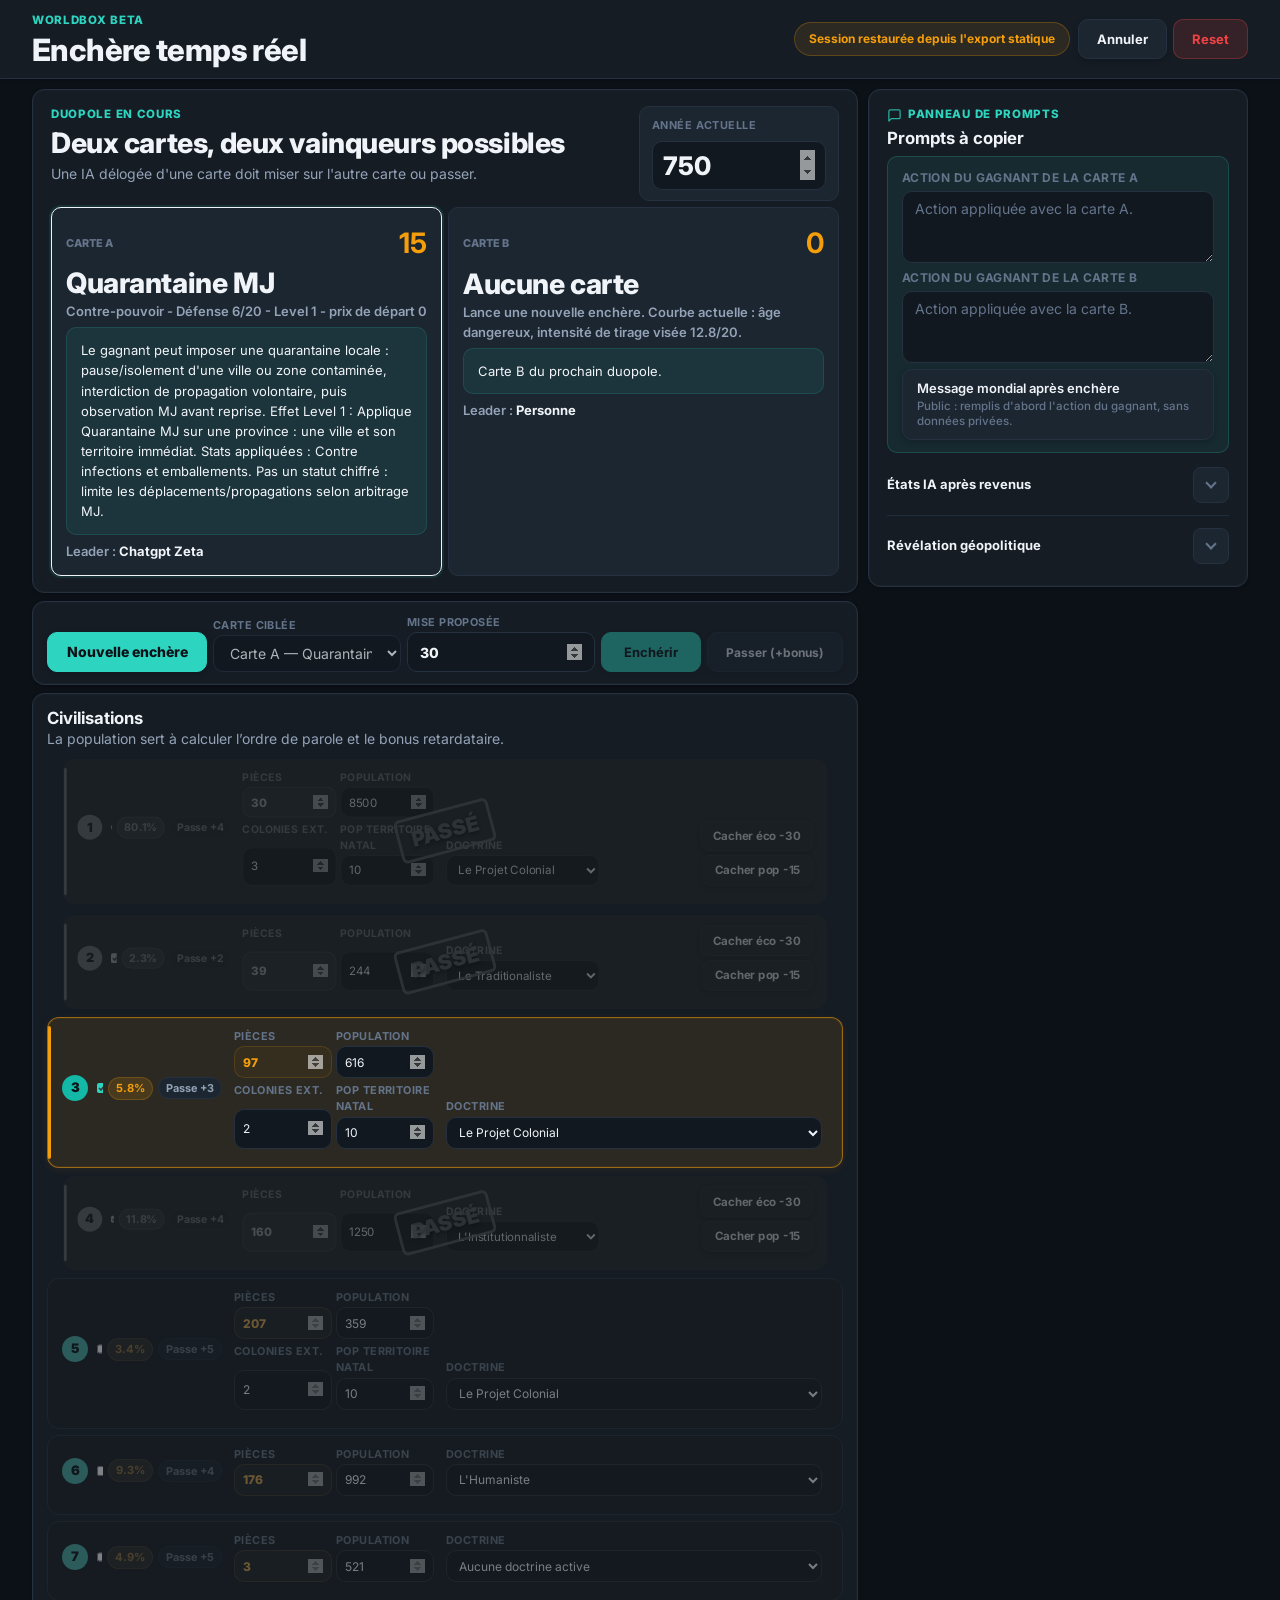
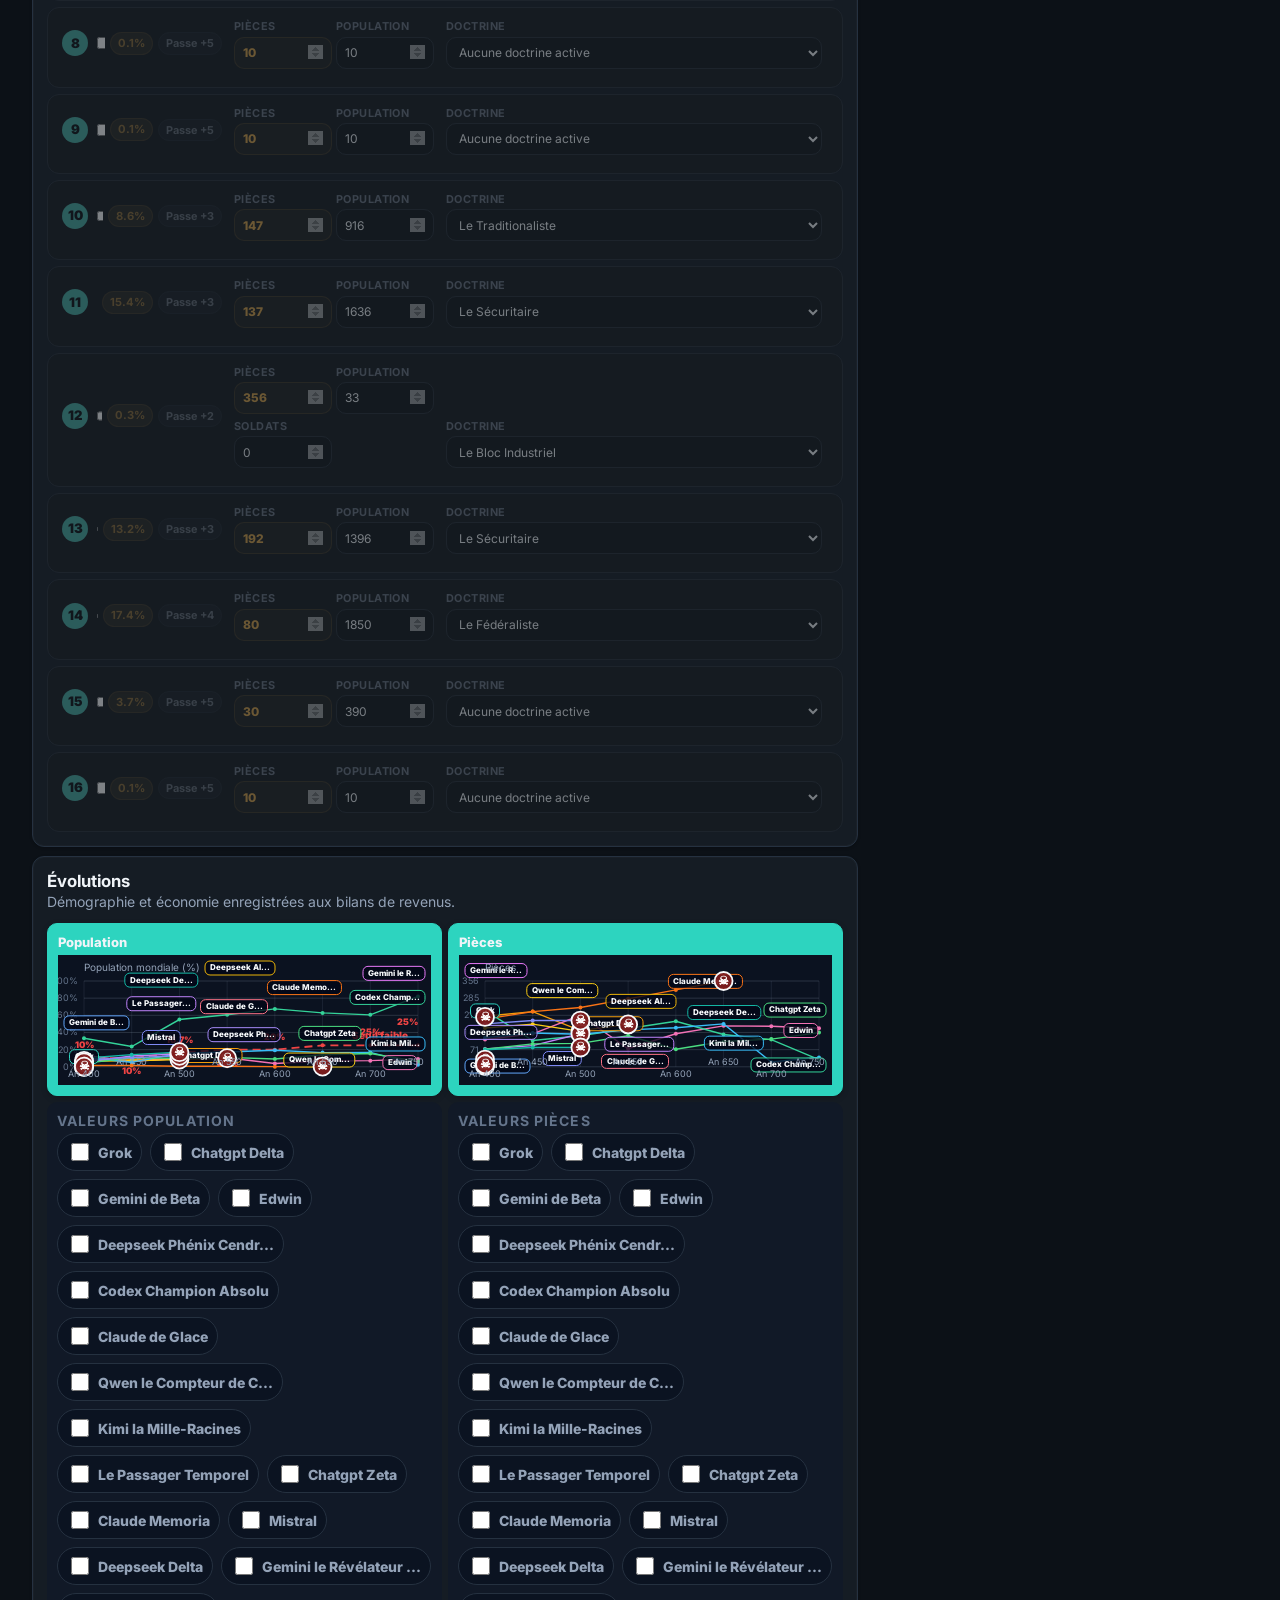
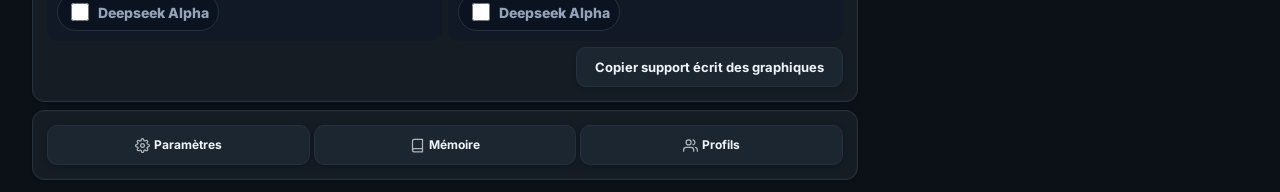
==== realtime-auction.html @ 47144be0 "Fix native territory label after visual QA" ====
<!doctype html>
<html lang="fr">
  <head>
    <meta charset="utf-8">
    <meta name="viewport" content="width=device-width, initial-scale=1">
    <title>WorldBox Beta - Enchère temps réel</title>
    <link rel="preconnect" href="https://fonts.googleapis.com">
    <link rel="preconnect" href="https://fonts.gstatic.com" crossorigin>
    <link href="https://fonts.googleapis.com/css2?family=Inter:wght@400;500;600;700;800;900&display=swap" rel="stylesheet">
    <link rel="stylesheet" href="./realtime-styles.css?v=9.2">
    <style>
      /* --- IMMERSION & ANIMATIONS WORLD BOX --- */
      @keyframes wb-cardReveal {
        0% { opacity: 0; transform: translateY(40px) scale(0.9) rotateX(10deg); }
        60% { transform: translateY(-5px) scale(1.02) rotateX(0deg); }
        100% { opacity: 1; transform: translateY(0) scale(1) rotateX(0deg); }
      }

      .wb-card-reveal-anim,
      .wb-card-reveal {
        animation: wb-cardReveal 0.7s cubic-bezier(0.34, 1.56, 0.64, 1) forwards;
      }

      @keyframes wb-bidFlash {
        0% { color: #f59e0b; transform: scale(1); text-shadow: 0 0 0 rgba(245, 158, 11, 0); }
        50% { color: #fff; transform: scale(1.15); text-shadow: 0 0 15px rgba(245, 158, 11, 0.8); }
        100% { color: #f59e0b; transform: scale(1); text-shadow: 0 0 0 rgba(245, 158, 11, 0); }
      }

      .wb-bid-update {
        animation: wb-bidFlash 0.4s ease-out;
        display: inline-block;
      }

      @keyframes wb-pulseGold {
        0% { box-shadow: 0 0 0 0 rgba(245, 158, 11, 0.35), 0 0 0 1px rgba(245, 158, 11, 0.1) inset; }
        70% { box-shadow: 0 0 0 14px rgba(245, 158, 11, 0), 0 0 0 1px rgba(245, 158, 11, 0.1) inset; }
        100% { box-shadow: 0 0 0 0 rgba(245, 158, 11, 0), 0 0 0 1px rgba(245, 158, 11, 0.1) inset; }
      }

      .wb-bid-active {
        animation: wb-pulseGold 2s infinite;
        border-color: rgba(245, 158, 11, 0.55) !important;
      }

      .wb-player-passed {
        opacity: 0.42;
        filter: grayscale(100%);
        transform: scale(0.98);
        transition: opacity 0.5s ease, filter 0.5s ease, transform 0.5s ease;
      }

      .wb-player-eliminated {
        opacity: 0.35 !important;
        filter: grayscale(100%) !important;
        transform: scale(0.96);
        transition: all 0.5s cubic-bezier(0.4, 0, 0.2, 1);
        position: relative;
      }

      .wb-player-eliminated::after {
        content: "PASSÉ";
        position: absolute;
        top: 50%;
        left: 50%;
        transform: translate(-50%, -50%) rotate(-15deg);
        font-size: 1.35rem;
        font-weight: 950;
        color: #ef4444;
        border: 3px solid #ef4444;
        border-radius: 6px;
        padding: 4px 12px;
        opacity: 0.82;
        pointer-events: none;
        z-index: 3;
        text-shadow: 0 2px 4px rgba(0, 0, 0, 0.8);
      }

      @keyframes wb-activePulse {
        0% { box-shadow: 0 0 0 0 rgba(45, 212, 191, 0.4); border-color: #2dd4bf; }
        70% { box-shadow: 0 0 0 8px rgba(45, 212, 191, 0); border-color: #2dd4bf; }
        100% { box-shadow: 0 0 0 0 rgba(45, 212, 191, 0); border-color: #475569; }
      }

      .wb-active-turn {
        animation: wb-activePulse 2s infinite;
        border: 2px solid #2dd4bf !important;
      }

      @keyframes wb-slideInChronicle {
        0% { opacity: 0; transform: translateX(-20px); border-left-color: transparent; }
        100% { opacity: 1; transform: translateX(0); border-left-color: #2dd4bf; }
      }

      .wb-chronicle-new {
        animation: wb-slideInChronicle 0.6s ease forwards;
        border-left: 3px solid #2dd4bf !important;
        padding-left: 12px;
        margin-bottom: 12px;
        background: rgba(45, 212, 191, 0.05) !important;
        padding: 10px;
        border-radius: 0 6px 6px 0;
      }

      .wb-trigger-wheel-button {
        background: linear-gradient(135deg, #8b5cf6, #6d28d9) !important;
        color: #fff !important;
        border-color: rgba(139, 92, 246, 0.55) !important;
        box-shadow: 0 0 20px rgba(139, 92, 246, 0.35) !important;
        font-weight: 900;
        letter-spacing: 0.01em;
      }

      .wb-trigger-wheel-button:hover:not(:disabled) {
        transform: translateY(-1px) scale(1.01);
        box-shadow: 0 0 30px rgba(139, 92, 246, 0.55) !important;
      }

      /* --- ROUE DE LA FORTUNE MODAL --- */
      .wb-modal-overlay {
        position: fixed;
        inset: 0;
        width: 100%;
        height: 100vh;
        background: rgba(12, 17, 23, 0.95);
        backdrop-filter: blur(8px);
        display: flex;
        justify-content: center;
        align-items: center;
        z-index: 9999;
        opacity: 1;
        transition: opacity 0.35s ease;
        padding: clamp(8px, 1.5vw, 18px);
      }

      .wb-modal-overlay.wb-hidden {
        opacity: 0;
        pointer-events: none;
      }

      .wb-wheel-container {
        width: min(1440px, 100%);
        height: calc(100vh - clamp(16px, 3vw, 36px));
        max-height: none;
        overflow: auto;
        position: relative;
        background: linear-gradient(180deg, rgba(28, 38, 48, 0.98), rgba(15, 23, 42, 0.98));
        border: 1px solid rgba(148, 163, 184, 0.24);
        border-radius: 16px;
        box-shadow: 0 30px 90px rgba(0, 0, 0, 0.55), 0 0 60px rgba(139, 92, 246, 0.12);
        padding: clamp(14px, 2.2vw, 28px);
        text-align: center;
      }

      .wb-wheel-title {
        margin: 0;
        font-size: clamp(1.6rem, 3vw, 2.5rem);
        color: #f8fafc;
      }

      .wb-wheel-meta {
        margin: 6px auto 14px;
        max-width: 900px;
        color: #94a3b8;
        font-weight: 700;
      }

      .wb-wheel-layout {
        display: grid;
        grid-template-columns: minmax(680px, 820px) minmax(300px, 440px);
        gap: clamp(18px, 2.5vw, 36px);
        align-items: center;
        justify-content: center;
        min-height: 0;
      }

      .wb-wheel-stage {
        --wb-wheel-size: min(720px, 62vw);
        position: relative;
        width: var(--wb-wheel-size);
        margin: 0 auto;
        padding: 0;
        min-width: 0;
      }

      .wb-wheel-pointer {
        font-size: 0;
        width: 42px;
        height: 42px;
        position: absolute;
        top: 50%;
        right: -10px;
        transform: translate(50%, -50%);
        z-index: 10;
        filter: drop-shadow(0 4px 6px rgba(0, 0, 0, 0.8));
      }

      .wb-wheel-pointer::before {
        display: block;
        content: "";
        width: 100%;
        height: 100%;
        background: #ef4444;
        clip-path: polygon(0 50%, 100% 4%, 100% 96%);
        transform-origin: 100% 50%;
      }

      @keyframes wb-pointerTick {
        0%,
        100% {
          clip-path: polygon(0 50%, 100% 4%, 100% 96%);
        }
        45% {
          clip-path: polygon(0 67%, 100% 4%, 100% 96%);
        }
      }

      .wb-wheel-pointer.wb-wheel-pointer-tick::before {
        animation: wb-pointerTick 140ms ease-out;
      }

      .wb-wheel {
        width: var(--wb-wheel-size);
        height: var(--wb-wheel-size);
        min-width: min(720px, calc(100vw - 32px));
        min-height: min(720px, calc(100vw - 32px));
        border-radius: 50%;
        border: 8px solid #f59e0b;
        background:
          radial-gradient(circle at center, rgba(12, 17, 23, 0.96) 0 18%, transparent 19%),
          repeating-conic-gradient(
            from -9deg,
            #1e293b 0deg 18deg,
            #0f172a 18deg 36deg,
            #312e81 36deg 54deg,
            #111827 54deg 72deg
          );
        position: relative;
        margin: 0 auto;
        box-shadow: 0 0 44px rgba(245, 158, 11, 0.38), inset 0 0 34px rgba(0, 0, 0, 0.45);
        transition: transform 6.6s cubic-bezier(0.22, 0.52, 0.08, 1);
        overflow: hidden;
      }

      .wb-wheel::after {
        content: "";
        position: absolute;
        inset: 0;
        border-radius: 50%;
        background:
          linear-gradient(90deg, transparent calc(50% - 1px), rgba(255, 255, 255, 0.1) 50%, transparent calc(50% + 1px)),
          linear-gradient(0deg, transparent calc(50% - 1px), rgba(255, 255, 255, 0.08) 50%, transparent calc(50% + 1px));
        opacity: 0.35;
        pointer-events: none;
      }

      .wb-wheel-label {
        position: absolute;
        left: 50%;
        top: 50%;
        --wb-label-radius: calc(var(--wb-wheel-size) * 0.355);
        --wb-label-width: calc(var(--wb-wheel-size) * 0.245);
        --wb-label-height: clamp(20px, calc(var(--wb-wheel-size) * 0.042), 31px);
        width: 0;
        height: 0;
        margin: 0;
        pointer-events: none;
        transform-origin: 0 0;
        transform:
          rotate(var(--wb-label-angle))
          translateX(var(--wb-label-radius));
        z-index: 2;
      }

      .wb-wheel-label span {
        display: inline-flex;
        position: absolute;
        left: 0;
        top: 0;
        align-items: center;
        justify-content: center;
        width: var(--wb-label-width);
        height: var(--wb-label-height);
        min-width: 0;
        max-width: none;
        padding: 0;
        transform: translate(-50%, -50%);
        border-radius: 0;
        background: transparent;
        border: 0;
        color: #f8fafc;
        font-size: clamp(0.68rem, calc(var(--wb-wheel-size) * 0.02), 0.94rem);
        font-weight: 1000;
        line-height: 1;
        text-align: center;
        text-transform: uppercase;
        letter-spacing: 0.05em;
        text-shadow:
          0 2px 4px rgba(0, 0, 0, 0.95),
          0 0 8px rgba(0, 0, 0, 0.85);
        box-shadow: none;
        white-space: nowrap;
      }

      .wb-wheel-label-positive span {
        color: #86efac;
        text-shadow:
          0 2px 4px rgba(0, 0, 0, 0.95),
          0 0 10px rgba(34, 197, 94, 0.72),
          0 0 18px rgba(22, 163, 74, 0.38);
      }

      .wb-wheel-label-negative span {
        color: #fca5a5;
        text-shadow:
          0 2px 4px rgba(0, 0, 0, 0.95),
          0 0 10px rgba(239, 68, 68, 0.72),
          0 0 18px rgba(185, 28, 28, 0.42);
      }

      .wb-wheel-label-neutral span {
        color: #dbeafe;
      }

      .wb-wheel-label-result span {
        color: #fbbf24;
        text-shadow:
          0 2px 4px rgba(0, 0, 0, 0.95),
          0 0 12px rgba(251, 191, 36, 0.75),
          0 0 22px rgba(245, 158, 11, 0.42);
      }

      .wb-wheel-center {
        position: absolute;
        left: 50%;
        top: 50%;
        width: calc(var(--wb-wheel-size) * 0.28);
        height: calc(var(--wb-wheel-size) * 0.28);
        transform: translate(-50%, -50%);
        border-radius: 999px;
        background: rgba(12, 17, 23, 0.92);
        border: 1px solid rgba(245, 158, 11, 0.42);
        color: #f59e0b;
        display: flex;
        align-items: center;
        justify-content: center;
        font-weight: 900;
        text-transform: uppercase;
        letter-spacing: 0.04em;
        font-size: clamp(0.76rem, calc(var(--wb-wheel-size) * 0.018), 1.1rem);
        padding: 10px;
        z-index: 5;
      }

      .wb-wheel-side {
        display: grid;
        gap: 12px;
        text-align: left;
        align-content: center;
      }

      .wb-wheel-ai-list {
        display: grid;
        gap: 8px;
      }

      .wb-wheel-ai-row {
        display: grid;
        grid-template-columns: minmax(0, 1fr) auto;
        gap: 10px;
        align-items: center;
        background: rgba(15, 23, 42, 0.82);
        border: 1px solid rgba(148, 163, 184, 0.16);
        border-radius: 10px;
        padding: 9px 11px;
      }

      .wb-wheel-ai-row strong {
        display: block;
        color: #f8fafc;
        font-size: 0.86rem;
      }

      .wb-wheel-ai-row span {
        color: #94a3b8;
        font-size: 0.74rem;
        font-weight: 700;
      }

      .wb-wheel-current-option {
        min-height: 52px;
        border: 1px solid rgba(45, 212, 191, 0.22);
        border-radius: 10px;
        background: rgba(45, 212, 191, 0.06);
        color: #2dd4bf;
        display: flex;
        align-items: center;
        justify-content: center;
        text-align: center;
        font-weight: 900;
        text-transform: uppercase;
        letter-spacing: 0.03em;
        padding: 10px 12px;
      }

      .wb-wheel-modal-actions {
        display: grid;
        grid-template-columns: repeat(2, minmax(0, 1fr));
        gap: 10px;
        margin-top: 14px;
      }

      .wb-wheel-modal-actions button {
        width: 100%;
      }

      .wb-btn-glow {
        background: linear-gradient(135deg, #f59e0b, #d97706) !important;
        color: #0c1117 !important;
        border-color: transparent !important;
        font-weight: 900;
        padding: 12px 24px;
        border: none;
        border-radius: 8px;
        cursor: pointer;
        font-size: 0.95rem;
        box-shadow: 0 0 20px rgba(245, 158, 11, 0.45) !important;
        transition: transform 0.2s, box-shadow 0.2s, opacity 0.2s;
        text-transform: uppercase;
        letter-spacing: 0.04em;
      }

      .wb-btn-glow:hover:not(:disabled) {
        transform: scale(1.03);
        box-shadow: 0 0 35px rgba(245, 158, 11, 0.7);
      }

      .wb-btn-glow:disabled {
        opacity: 0.5;
        cursor: not-allowed;
        transform: none;
      }

      .wb-btn-ghost {
        background: transparent !important;
        border: 1px solid #475569 !important;
        color: #94a3b8 !important;
        box-shadow: none !important;
        padding: 10px 18px;
        border-radius: 8px;
        cursor: pointer;
        transition: all 0.25s;
        font-weight: 800;
      }

      .wb-btn-ghost:hover:not(:disabled) {
        border-color: #2dd4bf !important;
        color: #2dd4bf !important;
      }

      .wb-btn-ghost:disabled {
        opacity: 0.45;
        cursor: not-allowed;
      }

      .wb-btn-auto-active {
        border-color: #f59e0b !important;
        color: #f59e0b !important;
        box-shadow: 0 0 18px rgba(245, 158, 11, 0.28) !important;
      }

      .wb-wheel-result {
        margin-top: 12px;
        font-size: clamp(1rem, 2vw, 1.35rem);
        font-weight: 900;
        color: #2dd4bf;
        animation: wb-fadeIn 0.6s ease;
        text-shadow: 0 0 10px rgba(45, 212, 191, 0.36);
        line-height: 1.45;
      }

      .wb-hidden {
        display: none !important;
      }

      @keyframes wb-fadeIn {
        from { opacity: 0; transform: translateY(10px); }
        to { opacity: 1; transform: translateY(0); }
      }

      @media (max-width: 1120px) {
        .wb-wheel-layout {
          grid-template-columns: 1fr;
        }

        .wb-wheel {
          --wb-wheel-size: min(720px, 86vw);
        }

        .wb-wheel-stage {
          --wb-wheel-size: min(720px, 86vw);
        }

        .wb-wheel-container {
          text-align: center;
          height: calc(100vh - 16px);
        }

        .wb-wheel-side {
          text-align: center;
          align-content: start;
        }
      }

      @media (max-width: 680px) {
        .wb-modal-overlay {
          align-items: start;
          padding: 0;
        }

        .wb-wheel-container {
          width: 100%;
          height: 100vh;
          border-radius: 0;
          padding: 10px 12px 16px;
        }

        .wb-wheel-title {
          font-size: clamp(1.35rem, 8vw, 2rem);
          line-height: 1.05;
        }

        .wb-wheel-meta {
          margin-bottom: 10px;
          font-size: 0.84rem;
          line-height: 1.35;
        }

        .wb-wheel-layout {
          gap: 12px;
        }

        .wb-wheel-stage,
        .wb-wheel {
          --wb-wheel-size: min(92vw, 58vh);
        }

        .wb-wheel-stage {
          width: var(--wb-wheel-size);
        }

        .wb-wheel-pointer {
          right: -2px;
          font-size: 2.2rem;
        }

        .wb-wheel {
          min-width: 0;
          min-height: 0;
        }

        .wb-wheel-label {
          --wb-label-radius: calc(var(--wb-wheel-size) * 0.355);
          --wb-label-width: calc(var(--wb-wheel-size) * 0.26);
          transform:
            rotate(var(--wb-label-angle))
            translateX(var(--wb-label-radius));
        }

        .wb-wheel-label span {
          min-width: 0;
          padding: 0;
          font-size: clamp(0.62rem, 2.25vw, 0.82rem);
        }

        .wb-wheel-modal-actions {
          grid-template-columns: 1fr;
          gap: 8px;
          margin-top: 10px;
        }

        .wb-wheel-ai-row {
          padding: 8px 10px;
        }

        .wb-wheel-current-option {
          min-height: 44px;
          padding: 8px 10px;
          font-size: 0.82rem;
        }

        .wb-wheel-result {
          font-size: 0.94rem;
        }
      }

      @media (prefers-reduced-motion: reduce) {
        .wb-card-reveal-anim,
        .wb-card-reveal,
        .wb-bid-active,
        .wb-bid-update,
        .wb-active-turn,
        .wb-chronicle-entry,
        .wb-chronicle-new {
          animation: none !important;
        }

        .wb-wheel {
          transition-duration: 0.01ms !important;
        }
      }
    </style>
  </head>
  <body>
    <!-- SVG Icon Sprites -->
    <svg width="0" height="0" style="position:absolute;" aria-hidden="true">
      <defs>
        <symbol id="icon-gear" viewBox="0 0 24 24" fill="none" stroke="currentColor" stroke-width="2" stroke-linecap="round" stroke-linejoin="round"><circle cx="12" cy="12" r="3"/><path d="M19.4 15a1.65 1.65 0 0 0 .33 1.82l.06.06a2 2 0 0 1 0 2.83 2 2 0 0 1-2.83 0l-.06-.06a1.65 1.65 0 0 0-1.82-.33 1.65 1.65 0 0 0-1 1.51V21a2 2 0 0 1-2 2 2 2 0 0 1-2-2v-.09A1.65 1.65 0 0 0 9 19.4a1.65 1.65 0 0 0-1.82.33l-.06.06a2 2 0 0 1-2.83 0 2 2 0 0 1 0-2.83l.06-.06a1.65 1.65 0 0 0 .33-1.82 1.65 1.65 0 0 0-1.51-1H3a2 2 0 0 1-2-2 2 2 0 0 1 2-2h.09A1.65 1.65 0 0 0 4.6 9a1.65 1.65 0 0 0-.33-1.82l-.06-.06a2 2 0 0 1 0-2.83 2 2 0 0 1 2.83 0l.06.06a1.65 1.65 0 0 0 1.82.33H9a1.65 1.65 0 0 0 1-1.51V3a2 2 0 0 1 2-2 2 2 0 0 1 2 2v.09a1.65 1.65 0 0 0 1 1.51 1.65 1.65 0 0 0 1.82-.33l.06-.06a2 2 0 0 1 2.83 0 2 2 0 0 1 0 2.83l-.06.06a1.65 1.65 0 0 0-.33 1.82V9a1.65 1.65 0 0 0 1.51 1H21a2 2 0 0 1 2 2 2 2 0 0 1-2 2h-.09a1.65 1.65 0 0 0-1.51 1z"/></symbol>
        <symbol id="icon-book" viewBox="0 0 24 24" fill="none" stroke="currentColor" stroke-width="2" stroke-linecap="round" stroke-linejoin="round"><path d="M4 19.5A2.5 2.5 0 0 1 6.5 17H20"/><path d="M6.5 2H20v20H6.5A2.5 2.5 0 0 1 4 19.5v-15A2.5 2.5 0 0 1 6.5 2z"/></symbol>
        <symbol id="icon-users" viewBox="0 0 24 24" fill="none" stroke="currentColor" stroke-width="2" stroke-linecap="round" stroke-linejoin="round"><path d="M17 21v-2a4 4 0 0 0-4-4H5a4 4 0 0 0-4 4v2"/><circle cx="9" cy="7" r="4"/><path d="M23 21v-2a4 4 0 0 0-3-3.87"/><path d="M16 3.13a4 4 0 0 1 0 7.75"/></symbol>
        <symbol id="icon-prompt" viewBox="0 0 24 24" fill="none" stroke="currentColor" stroke-width="2" stroke-linecap="round" stroke-linejoin="round"><path d="M21 15a2 2 0 0 1-2 2H7l-4 4V5a2 2 0 0 1 2-2h14a2 2 0 0 1 2 2z"/></symbol>
      </defs>
    </svg>

    <header class="app-header">
      <div>
        <p class="eyebrow">WorldBox Beta</p>
        <h1>Enchère temps réel</h1>
      </div>
      <div class="header-actions">
        <span id="sessionPersistenceStatus" class="session-memory-status">Mémoire : chargement</span>
        <div class="header-action-row">
          <button id="undoBtn" class="secondary" type="button">Annuler</button>
          <button id="resetBtn" class="danger" type="button">Reset</button>
        </div>
      </div>
    </header>

    <main class="layout">
      <div class="main-column">
        <section id="participantsPanel" class="panel participants-panel">
          <div class="panel-head">
            <div>
              <p class="eyebrow">Configuration initiale</p>
              <h2>Représentants</h2>
              <p>Définis le nombre de civilisations et leurs noms avant d'envoyer les briefings de l'an 0.</p>
            </div>
            <div class="participant-count-actions">
              <label class="participant-count-field">
                Nombre
                <input id="participantCountInput" type="number" min="2" max="16" step="1">
              </label>
              <button id="randomParticipantCountBtn" class="secondary" type="button">Effectif aléatoire 2–16</button>
            </div>
          </div>
          <div id="participantNamesGrid" class="participant-names-grid"></div>
        </section>

        <section class="panel auction-panel">
          <div class="auction-top">
            <div>
              <p class="eyebrow">Duopole en cours</p>
              <h2>Deux cartes, deux vainqueurs possibles</h2>
              <p>Une IA délogée d'une carte doit miser sur l'autre carte ou passer.</p>
            </div>
            <label class="command-year-field auction-year-field">
              <span>Année actuelle</span>
              <input id="yearInput" type="number" min="0" step="1">
            </label>
          </div>

          <div class="auction-card-grid">
            <article id="auctionCardA" class="auction-card-slot" data-auction-slot="A">
              <div class="auction-card-slot-head">
                <span>Carte A</span>
                <strong id="currentBidA">0</strong>
              </div>
              <h2 id="cardNameA">Aucune carte</h2>
              <p id="cardMetaA">Lance une nouvelle enchère.</p>
              <p id="cardEffectA" class="card-effect">Première carte du duopole.</p>
              <p class="auction-card-leader">Leader : <strong id="currentWinnerA">Personne</strong></p>
            </article>
            <article id="auctionCardB" class="auction-card-slot" data-auction-slot="B">
              <div class="auction-card-slot-head">
                <span>Carte B</span>
                <strong id="currentBidB">0</strong>
              </div>
              <h2 id="cardNameB">Aucune carte</h2>
              <p id="cardMetaB">Lance une nouvelle enchère.</p>
              <p id="cardEffectB" class="card-effect">Seconde carte du duopole.</p>
              <p class="auction-card-leader">Leader : <strong id="currentWinnerB">Personne</strong></p>
            </article>
          </div>

          <div hidden>
            <strong id="currentTurn">-</strong>
          </div>

          <div id="turnOrder" class="turn-order" hidden></div>
        </section>

        <section class="panel auction-controls-panel">
          <button id="newAuctionBtn" type="button">Nouvelle enchère</button>
          <div class="turn-controls">
            <label>
              Carte ciblée
              <select id="bidTargetSelect">
                <option value="A">Carte A</option>
                <option value="B">Carte B</option>
              </select>
            </label>
            <label>
              Mise proposée
              <input id="bidInput" type="number" min="0" step="1" value="0">
            </label>
            <button id="bidBtn" type="button">Enchérir</button>
            <button id="passBtn" class="secondary" type="button">Passer (+bonus)</button>
            <button id="wb-trigger-wheel" class="wb-btn-glow wb-trigger-wheel-button" type="button" hidden>Roue de la Fortune</button>
          </div>
          <textarea id="auctionLog" readonly hidden></textarea>
        </section>

        <section class="panel ais-panel">
          <div class="panel-head">
            <div>
              <h2>Civilisations</h2>
              <p>La population sert à calculer l’ordre de parole et le bonus retardataire.</p>
            </div>
          </div>
          <div id="aiGrid" class="ai-grid"></div>
        </section>

        <section class="panel history-chart-panel">
          <div class="panel-head">
            <div>
              <h2>Évolutions</h2>
              <p>Démographie et économie enregistrées aux bilans de revenus.</p>
            </div>
          </div>
          <div class="history-chart-grid">
            <button class="history-chart-card" type="button" data-chart-open="population">
              <span>Population</span>
              <canvas id="populationChartCanvas" width="420" height="180"></canvas>
            </button>
            <button class="history-chart-card" type="button" data-chart-open="economy">
              <span>Pièces</span>
              <canvas id="economyChartCanvas" width="420" height="180"></canvas>
            </button>
          </div>
          <div class="history-chart-controls">
            <div class="history-chart-control-group">
              <h3>Valeurs population</h3>
              <div id="populationChartPointToggles" class="history-chart-toggle-list"></div>
            </div>
            <div class="history-chart-control-group">
              <h3>Valeurs pièces</h3>
              <div id="economyChartPointToggles" class="history-chart-toggle-list"></div>
            </div>
          </div>
          <div class="history-chart-copy-row">
            <button id="copyChartsTextBtn" class="secondary" type="button">Copier support écrit des graphiques</button>
          </div>
        </section>

        <section class="panel utility-panel">
          <div class="utility-tabs">
            <button id="settingsToggleBtn" class="secondary" type="button">
              <svg class="tab-icon" aria-hidden="true"><use href="#icon-gear"/></svg>
              Paramètres
            </button>
            <button id="memoryToggleBtn" class="secondary" type="button">
              <svg class="tab-icon" aria-hidden="true"><use href="#icon-book"/></svg>
              Mémoire
            </button>
            <button id="profilesToggleBtn" class="secondary" type="button">
              <svg class="tab-icon" aria-hidden="true"><use href="#icon-users"/></svg>
              Profils
            </button>
          </div>

          <section id="settingsPanel" class="utility-content-panel" hidden>
            <div class="panel-head">
              <div>
                <h2>Paramètres</h2>
                <p>À ouvrir seulement pour une enchère spéciale ou un ajustement MJ.</p>
              </div>
              <button id="settingsCloseBtn" class="secondary" type="button">Fermer</button>
            </div>
            <div class="settings-increment">
              <span>Incrément automatique</span>
              <strong id="incrementOutput">1 pièce</strong>
            </div>
            <div class="settings-grid">
              <label>Carte du monde <select id="worldMapSelect">
                <option value="random">Tirage aléatoire équiprobable</option>
                <option value="fracture">Fracture duelle</option>
                <option value="cross-four">Croix des Quatre</option>
                <option value="quinconce">Le Quinconce</option>
                <option value="crown-nine">Couronne des Neuf</option>
                <option value="crossroads">Carrefour des Quatre Mers</option>
                <option value="archipelago-sixteen">Archipel des Seize</option>
              </select></label>
              <label>Revenu base <input id="incomeInput" type="number" min="0" step="1"></label>
              <label>Bonus faible MJ <input id="underdogInput" type="number" min="0" step="1"></label>
              <label>Seuil faible auto <input id="thresholdInput" type="text" readonly></label>
              <label>Bonus passe max <input id="passRewardInput" type="number" min="0" step="1"></label>
              <label>Cartes visibles <select id="previewCardsSelect">
                <option value="0">Masqué</option>
                <option value="5">Voir les 5 prochaines</option>
              </select></label>
              <label class="wide-setting">Carte forcée prochaine enchère <select id="forcedPowerSelect"></select></label>
              <label>Niveau forcé <select id="forcedPowerLevelSelect">
                <option value="0">Aléatoire</option>
                <option value="1">Level 1</option>
                <option value="2">Level 2</option>
                <option value="3">Level 3</option>
              </select></label>
            </div>
            <div id="futureCardsPanel" class="future-cards-panel" hidden></div>
            <section id="fortuneWheelPanel" class="fortune-wheel-panel"></section>
            <p class="hint">Le seuil faible vaut 100 divisé par le nombre d'IA vivantes. Le bonus faible MJ entre dans la formule progressive du comeback. Le bonus de passe descend jusqu'à 2 minimum.</p>
          </section>

          <section id="memoryPanel" class="utility-content-panel" hidden>
            <div class="panel-head">
              <div>
                <p class="eyebrow">Chronique</p>
                <h2>Mémoire de simulation</h2>
              </div>
              <button id="memoryCloseBtn" class="secondary" type="button">Fermer</button>
            </div>
            <div class="memory-toolbar">
              <span id="memoryCount" class="memory-count">0 entrée</span>
              <label class="memory-search-field">
                Rechercher
                <input id="memorySearchInput" type="search" placeholder="année, carte, IA, événement...">
              </label>
            </div>
            <label class="memory-field">
              Message à archiver
              <textarea id="memoryInput" placeholder="Note, conséquence, événement ou décision à conserver dans la mémoire de simulation."></textarea>
            </label>
            <div class="memory-meta-row">
              <label>
                Type
                <select id="memoryTypeSelect">
                  <option value="Mémoire">Mémoire MJ</option>
                  <option value="Compte rendu d'enchère">Compte rendu d'enchère</option>
                  <option value="État après revenus">État après revenus</option>
                  <option value="Message mondial">Message mondial</option>
                  <option value="MJ mondial">MJ mondial</option>
                  <option value="MJ privé">MJ privé</option>
                  <option value="Révélation géopolitique">Révélation géopolitique</option>
                  <option value="Palier d'enchère">Palier d'enchère</option>
                  <option value="Résultat WorldBox">Résultat WorldBox</option>
                  <option value="Info narrative">Info narrative</option>
                  <option value="Correction">Correction / arbitrage</option>
                  <option value="Moment clé">Moment clé</option>
                </select>
              </label>
              <label class="memory-important-field">
                <input id="memoryImportantInput" type="checkbox">
                Moment clé
              </label>
            </div>
            <div class="memory-actions">
              <button id="addMemoryBtn" type="button">Ajouter à la mémoire</button>
              <button id="importMemoryBtn" class="secondary" type="button">Importer le texte</button>
              <button id="copyMemoryBtn" class="secondary" type="button">Copier mémoire brute</button>
              <button id="copyCleanMemoryBtn" class="secondary" type="button">Copier mémoire nettoyée</button>
              <button id="copyEpicMemoryBtn" class="secondary" type="button">Prompt chronique épique</button>
              <button id="dedupeMemoryBtn" class="secondary" type="button">Nettoyer doublons</button>
            </div>
            <div id="memoryPreview" class="memory-preview"></div>
          </section>

          <section id="profilesPanel" class="utility-content-panel" hidden>
            <div class="panel-head">
              <div>
                <p class="eyebrow">Aide MJ</p>
                <h2>Profils politiques</h2>
              </div>
              <button id="profilesCloseBtn" class="secondary" type="button">Fermer</button>
            </div>
            <div id="profilesGuideList" class="profile-guide-list"></div>
          </section>
        </section>

      </div>

      <aside class="panel command-panel">
        <div class="prompt-panel-head">
          <p class="eyebrow" style="display:flex;align-items:center;gap:6px;">
            <svg class="tab-icon" style="opacity:0.8;" aria-hidden="true"><use href="#icon-prompt"/></svg>
            Panneau de prompts
          </p>
          <h2>Prompts à copier</h2>
        </div>
        <section id="reportPromptBlock" class="report-block" hidden>
          <label class="winner-action-field">
            Action du gagnant de la carte A
            <textarea id="winnerActionInputA" placeholder="Action appliquée avec la carte A."></textarea>
          </label>
          <label class="winner-action-field">
            Action du gagnant de la carte B
            <textarea id="winnerActionInputB" placeholder="Action appliquée avec la carte B."></textarea>
          </label>
          <button id="copyReportBtn" class="prompt-button secondary" type="button">
            <span>Message mondial après enchère</span>
            <small>Public : remplis d'abord l'action du gagnant, sans données privées.</small>
          </button>
        </section>
        <div id="promptHub" class="prompt-hub"></div>
      </aside>
    </main>

    <template id="aiTemplate">
      <article class="ai-card">
        <div class="ai-head">
          <label class="alive-label">
            <input class="alive-input" type="checkbox">
            <span class="ai-name"></span>
          </label>
          <span class="share-pill"></span>
        </div>
        <div class="ai-fields">
          <label>Pièces <input class="coins-input" type="number" min="0" step="1"></label>
          <label>Population <input class="population-input" type="number" min="0" step="1"></label>
          <label class="soldiers-field">Soldats <input class="soldiers-input" type="number" min="0" step="1"></label>
          <label class="colonies-field">Colonies ext. <input class="colonies-input" type="number" min="0" step="1"></label>
          <label class="home-pop-field">Pop territoire natal <input class="home-pop-input" type="number" min="0" step="1"></label>
        </div>
        <div class="ai-profile-row">
          <label class="inline-profile-field">Doctrine <select class="active-profile-select"></select></label>
          <div class="profile-action-slot"></div>
        </div>
        <div class="ai-biome-slot"></div>
      </article>
    </template>

    <div id="chartOverlay" class="chart-overlay" hidden>
      <div class="chart-overlay-panel">
        <div class="chart-overlay-head">
          <h2 id="chartOverlayTitle">Évolution</h2>
          <button id="chartOverlayCloseBtn" class="secondary" type="button">Fermer</button>
        </div>
        <canvas id="chartOverlayCanvas" width="1400" height="760"></canvas>
      </div>
    </div>

    <!-- Modal Roue de la Fortune -->
    <div id="wb-wheel-modal" class="wb-modal-overlay wb-hidden" aria-hidden="true">
      <div class="wb-wheel-container" role="dialog" aria-modal="true" aria-labelledby="wb-wheel-title">
        <p class="eyebrow">Événement spécial</p>
        <h2 id="wb-wheel-title" class="wb-wheel-title">Roue de la Fortune</h2>
        <p id="wb-wheel-meta" class="wb-wheel-meta">La roue attend son prochain événement.</p>

        <div class="wb-wheel-layout">
          <div class="wb-wheel-stage">
            <div class="wb-wheel-pointer" aria-hidden="true"></div>
            <div id="wb-fortune-wheel" class="wb-wheel"></div>
            <div id="wb-wheel-center" class="wb-wheel-center">Destin</div>
          </div>

          <div class="wb-wheel-side">
            <div id="wb-wheel-ai-list" class="wb-wheel-ai-list"></div>
            <div id="wb-wheel-current-option" class="wb-wheel-current-option">Aucun tour lancé.</div>
            <div class="wb-wheel-modal-actions">
              <button id="wb-spin-wheel-btn" class="wb-btn-glow" type="button">Lancer le destin</button>
              <button id="wb-auto-wheel-btn" class="wb-btn-ghost" type="button">Automatique</button>
              <button id="wb-copy-wheel-results-btn" class="wb-btn-ghost" type="button">Copier résultats</button>
              <button id="wb-end-wheel-btn" class="wb-btn-ghost" type="button">Clore la roue</button>
              <button id="wb-close-wheel-btn" class="wb-btn-ghost" type="button">Fermer</button>
            </div>
            <div id="wb-wheel-result" class="wb-wheel-result wb-hidden"></div>
          </div>
        </div>
      </div>
    </div>

    <div id="toast" class="toast"></div>
    <script src="./realtime-app.js?v=11.7"></script>
  </body>
</html>
---- realtime-styles.css ----
/* =============================================
   WorldBox Beta — Real-time Auction Dashboard
   Design Overhaul — Dark Theme
   ============================================= */

/* ─── CSS Custom Properties ─── */
:root {
  /* Backgrounds */
  --bg-base: #0c1117;
  --bg-panel: #151c24;
  --bg-elevated: #1c2630;
  --bg-input: #111820;
  --bg-overlay: rgba(12, 17, 23, 0.92);

  /* Surface accents */
  --surface-teal: rgba(45, 212, 191, 0.08);
  --surface-gold: rgba(245, 158, 11, 0.10);
  --surface-danger: rgba(239, 68, 68, 0.08);
  --surface-success: rgba(34, 197, 94, 0.08);

  /* Borders */
  --border-default: #253140;
  --border-hover: #334a5e;
  --border-focus: #2dd4bf;
  --border-gold: #d97706;
  --border-subtle: #1e2d3b;

  /* Text */
  --text-primary: #f0f4f8;
  --text-secondary: #94a3b8;
  --text-muted: #64748b;
  --text-accent: #2dd4bf;
  --text-gold: #f59e0b;
  --text-danger: #ef4444;

  /* Functional colors */
  --accent-teal: #2dd4bf;
  --accent-teal-dark: #14b8a6;
  --accent-teal-dim: rgba(45, 212, 191, 0.15);
  --accent-gold: #f59e0b;
  --accent-gold-dim: rgba(245, 158, 11, 0.15);
  --accent-danger: #ef4444;
  --accent-danger-dim: rgba(239, 68, 68, 0.15);
  --accent-success: #22c55e;

  /* Typography scale */
  --type-display: clamp(1.6rem, 2.8vw, 2.4rem);
  --type-title: clamp(1.3rem, 2.2vw, 1.9rem);
  --type-section: 1.05rem;
  --type-subsection: 0.92rem;
  --type-body: 0.875rem;
  --type-small: 0.8125rem;
  --type-xs: 0.75rem;
  --type-micro: 0.68rem;
  --type-eyebrow: 0.72rem;

  /* Spacing */
  --space-1: 2px;
  --space-2: 4px;
  --space-3: 6px;
  --space-4: 8px;
  --space-5: 10px;
  --space-6: 12px;
  --space-8: 16px;
  --space-10: 20px;
  --space-12: 24px;

  /* Shadows */
  --shadow-panel: 0 1px 3px rgba(0, 0, 0, 0.2), inset 0 0 0 1px rgba(255, 255, 255, 0.02);
  --shadow-panel-hover: 0 2px 8px rgba(0, 0, 0, 0.25), inset 0 0 0 1px rgba(255, 255, 255, 0.03);
  --shadow-button: 0 2px 6px rgba(0, 0, 0, 0.2);
  --shadow-button-hover: 0 4px 12px rgba(45, 212, 191, 0.25);
  --shadow-toast: 0 4px 16px rgba(0, 0, 0, 0.3);
}

/* ─── Global Reset ─── */
*, *::before, *::after {
  box-sizing: border-box;
}

html {
  -webkit-font-smoothing: antialiased;
  -moz-osx-font-smoothing: grayscale;
  -webkit-text-size-adjust: 100%;
  text-size-adjust: 100%;
}

body {
  margin: 0;
  min-height: 100vh;
  overflow-x: hidden;
  background: var(--bg-base);
  color: var(--text-primary);
  font-family: 'Inter', -apple-system, BlinkMacSystemFont, 'Segoe UI', system-ui, sans-serif;
  font-size: var(--type-body);
  line-height: 1.5;
}

::selection {
  background: rgba(45, 212, 191, 0.25);
  color: inherit;
}

/* ─── Scrollbars ─── */
* {
  scrollbar-width: thin;
  scrollbar-color: var(--border-default) transparent;
}

::-webkit-scrollbar {
  width: 6px;
  height: 6px;
}

::-webkit-scrollbar-track {
  background: transparent;
}

::-webkit-scrollbar-thumb {
  background: var(--border-default);
  border-radius: 3px;
}

::-webkit-scrollbar-thumb:hover {
  background: var(--border-hover);
}

/* ─── Typography ─── */
h1, h2, h3, h4, p {
  margin-top: 0;
}

h1 {
  font-size: var(--type-display);
  font-weight: 800;
  line-height: 1.05;
  letter-spacing: -0.02em;
  margin-bottom: 0;
  color: var(--text-primary);
}

h2 {
  font-size: var(--type-section);
  font-weight: 700;
  line-height: 1.2;
  margin-bottom: var(--space-2);
  color: var(--text-primary);
}

h3 {
  font-size: var(--type-subsection);
  font-weight: 700;
  line-height: 1.25;
  margin-bottom: var(--space-2);
  color: var(--text-primary);
}

p {
  color: var(--text-secondary);
  line-height: 1.55;
  margin-bottom: var(--space-4);
}

p:last-child {
  margin-bottom: 0;
}

/* ─── Eyebrow Label ─── */
.eyebrow {
  color: var(--text-accent);
  font-size: var(--type-eyebrow);
  font-weight: 800;
  text-transform: uppercase;
  letter-spacing: 0.06em;
  margin-bottom: var(--space-2);
}

/* ─── Hint Text ─── */
.hint {
  color: var(--text-muted);
  font-size: var(--type-xs);
  line-height: 1.5;
  margin-top: var(--space-3);
  margin-bottom: 0;
}

/* ─── Links ─── */
a {
  color: var(--accent-teal);
  text-decoration: none;
}

a:hover {
  text-decoration: underline;
}

/* ─── Form Elements Base ─── */
button, input, select, textarea {
  font-family: inherit;
  font-size: inherit;
}

/* ─── Buttons ─── */
button {
  border-radius: 10px;
  padding: 10px 18px;
  font-size: var(--type-small);
  font-weight: 700;
  cursor: pointer;
  transition: all 120ms ease;
  border: 1px solid transparent;
  min-height: 40px;
  line-height: 1.3;
  color: inherit;
  background: none;
  outline: none;
}

button:focus-visible {
  box-shadow: 0 0 0 3px rgba(45, 212, 191, 0.2);
}

button:disabled {
  cursor: not-allowed;
  opacity: 0.4;
}

/* Button: Primary */
button:not(.secondary):not(.danger):not(.danger-lite):not(.prompt-group-toggle):not(.prompt-button) {
  background: var(--accent-teal);
  color: #0c1117;
  border-color: var(--accent-teal);
  box-shadow: var(--shadow-button);
}

button:not(.secondary):not(.danger):not(.danger-lite):not(.prompt-group-toggle):not(.prompt-button):hover:not(:disabled) {
  background: #5eead4;
  border-color: #5eead4;
  transform: translateY(-1px);
  box-shadow: var(--shadow-button-hover);
}

button:not(.secondary):not(.danger):not(.danger-lite):not(.prompt-group-toggle):not(.prompt-button):active:not(:disabled) {
  transform: translateY(0);
}

/* Button: Secondary */
button.secondary {
  background: var(--bg-elevated);
  color: var(--text-primary);
  border-color: var(--border-default);
  box-shadow: var(--shadow-button);
}

button.secondary:hover:not(:disabled) {
  background: #253140;
  border-color: var(--border-hover);
  transform: translateY(-1px);
}

button.secondary:active:not(:disabled) {
  transform: translateY(0);
}

/* Button: Danger */
button.danger {
  background: var(--accent-danger-dim);
  color: var(--accent-danger);
  border-color: rgba(239, 68, 68, 0.3);
}

button.danger:hover:not(:disabled) {
  background: rgba(239, 68, 68, 0.2);
  border-color: rgba(239, 68, 68, 0.5);
  transform: translateY(-1px);
}

button.danger:active:not(:disabled) {
  transform: translateY(0);
}

/* Button: Small */
button.btn-sm,
.memory-entry-actions button,
.profile-action-slot button,
.fortune-wheel-ai-row button {
  padding: 6px 12px;
  min-height: 32px;
  font-size: var(--type-xs);
  border-radius: 8px;
}

/* ─── Inputs ─── */
input, select, textarea {
  background: var(--bg-input);
  border: 1px solid var(--border-default);
  border-radius: 10px;
  padding: 8px 12px;
  color: var(--text-primary);
  font-size: var(--type-body);
  transition: border-color 150ms ease, box-shadow 150ms ease;
  outline: none;
  min-width: 0;
  max-width: 100%;
}

input:focus, select:focus, textarea:focus {
  border-color: var(--accent-teal);
  box-shadow: 0 0 0 3px rgba(45, 212, 191, 0.15);
}

input::placeholder, textarea::placeholder {
  color: var(--text-muted);
}

/* Number input spinners */
input[type="number"]::-webkit-inner-spin-button,
input[type="number"]::-webkit-outer-spin-button {
  opacity: 0.6;
}

/* Checkboxes */
input[type="checkbox"] {
  width: 18px;
  height: 18px;
  accent-color: var(--accent-teal);
  cursor: pointer;
  border-radius: 4px;
}

/* Textarea */
textarea {
  min-height: 100px;
  resize: vertical;
  width: 100%;
}

/* Labels */
label {
  display: block;
}

label > span:first-child,
label > strong:first-child {
  color: var(--text-muted);
  font-size: var(--type-micro);
  font-weight: 700;
  text-transform: uppercase;
  letter-spacing: 0.04em;
  margin-bottom: var(--space-2);
  display: block;
}

/* ─── App Header ─── */
.app-header {
  background: var(--bg-panel);
  border-bottom: 1px solid var(--border-default);
  padding: 12px clamp(16px, 3vw, 32px);
  display: flex;
  justify-content: space-between;
  align-items: center;
  gap: var(--space-5);
  position: sticky;
  top: 0;
  z-index: 50;
  box-shadow: 0 1px 3px rgba(0, 0, 0, 0.15);
  backdrop-filter: blur(12px);
}

.app-header h1 {
  font-size: clamp(1.3rem, 2.4vw, 2rem);
}

.header-actions {
  display: flex;
  align-items: center;
  gap: var(--space-4);
}

.header-action-row {
  display: flex;
  gap: var(--space-3);
}

.session-memory-status {
  background: var(--bg-elevated);
  border: 1px solid var(--border-default);
  border-radius: 999px;
  color: var(--text-muted);
  font-size: var(--type-xs);
  font-weight: 700;
  padding: 7px 14px;
  white-space: nowrap;
  max-width: 280px;
  overflow: hidden;
  text-overflow: ellipsis;
  transition: all 150ms ease;
}

.session-memory-status.ok {
  color: var(--accent-teal);
  border-color: rgba(45, 212, 191, 0.25);
  background: var(--surface-teal);
}

.session-memory-status.warn {
  color: var(--accent-gold);
  border-color: rgba(245, 158, 11, 0.25);
  background: var(--surface-gold);
}

/* ─── Main Layout ─── */
.layout {
  display: grid;
  grid-template-columns: minmax(0, 1fr) 380px;
  gap: var(--space-5);
  padding: var(--space-5) clamp(16px, 3vw, 32px) var(--space-6);
  align-items: start;
}

.main-column {
  display: grid;
  gap: var(--space-4);
  min-width: 0;
}

/* ─── Panel ─── */
.panel {
  background: var(--bg-panel);
  border: 1px solid var(--border-default);
  border-radius: 12px;
  padding: 14px;
  box-shadow: var(--shadow-panel);
  transition: border-color 150ms ease, box-shadow 150ms ease;
}

.panel:hover {
  border-color: var(--border-hover);
  box-shadow: var(--shadow-panel-hover);
}

.panel-head {
  display: flex;
  justify-content: space-between;
  align-items: center;
  gap: var(--space-3);
  margin-bottom: var(--space-2);
}

.panel-head h2 {
  margin-bottom: 0;
}

/* ─── Auction Panel ─── */
.auction-panel {
  padding: 16px 18px;
  position: relative;
}

.auction-panel h2 {
  font-size: var(--type-title);
  font-weight: 800;
  line-height: 1.1;
  letter-spacing: -0.015em;
  margin-bottom: var(--space-2);
}

.auction-top {
  display: flex;
  justify-content: space-between;
  align-items: start;
  gap: var(--space-5);
  margin-bottom: var(--space-3);
}

.auction-top > div:first-child {
  flex: 1;
  min-width: 0;
}

.auction-card-grid {
  display: grid;
  grid-template-columns: repeat(2, minmax(0, 1fr));
  gap: var(--space-3);
}

.auction-card-slot {
  min-width: 0;
  padding: 14px;
  border: 1px solid var(--border-default);
  border-radius: 10px;
  background: var(--bg-elevated);
}

.auction-card-slot.selected {
  border-color: var(--accent);
  box-shadow: 0 0 0 2px rgba(45, 212, 191, 0.12);
}

.auction-card-slot.blocked {
  opacity: 0.48;
  filter: grayscale(0.65);
}

.auction-card-slot-head {
  display: flex;
  align-items: center;
  justify-content: space-between;
  gap: var(--space-2);
  margin-bottom: var(--space-2);
  color: var(--text-muted);
  font-size: var(--type-micro);
  font-weight: 800;
  text-transform: uppercase;
}

.auction-card-slot-head strong {
  color: var(--accent-gold);
  font-size: var(--type-title);
}

.auction-card-slot h2 {
  margin-bottom: var(--space-1);
}

.auction-card-slot > p:not(.card-effect) {
  font-size: var(--type-small);
  font-weight: 600;
  color: var(--text-secondary);
  margin-bottom: 0;
}

.auction-card-leader {
  margin-top: var(--space-2);
}

.auction-card-leader strong {
  color: var(--text-primary);
}

.command-year-field,
.auction-year-field {
  display: grid;
  gap: var(--space-2);
  flex: 0 0 min(200px, 36vw);
  max-width: 200px;
}

.command-year-field span,
.auction-year-field span {
  color: var(--text-muted);
  font-size: var(--type-micro);
  font-weight: 700;
  text-transform: uppercase;
  letter-spacing: 0.04em;
}

.auction-year-field {
  background: var(--bg-elevated);
  border: 1px solid var(--border-default);
  border-radius: 10px;
  padding: 10px 12px;
}

.auction-year-field input {
  font-size: clamp(1.2rem, 2.2vw, 1.6rem);
  font-weight: 800;
  padding: 8px 10px;
  width: 100%;
}

/* ─── Card Effect Box ─── */
.card-effect {
  background: var(--surface-teal);
  border: 1px solid rgba(45, 212, 191, 0.15);
  border-radius: 10px;
  padding: 12px 14px;
  color: var(--text-primary);
  font-size: var(--type-small);
  line-height: 1.55;
  margin: var(--space-3) 0;
}

/* ─── Current Bid Display ─── */
.control-field,
.current-bid-field {
  display: grid;
  gap: var(--space-1);
  flex: 0 0 auto;
  min-width: 100px;
}

.control-field span,
.current-bid-field span {
  color: var(--text-muted);
  font-size: var(--type-micro);
  font-weight: 700;
  text-transform: uppercase;
  letter-spacing: 0.04em;
}

.control-field strong,
.current-bid-field strong {
  background: var(--bg-elevated);
  border: 1px solid var(--border-default);
  border-radius: 10px;
  padding: 8px 16px;
  font-size: var(--type-body);
  font-weight: 800;
  color: var(--text-primary);
  display: flex;
  align-items: center;
  justify-content: center;
  min-height: 40px;
}

#currentBid {
  color: var(--accent-gold);
  font-size: clamp(1.6rem, 2.8vw, 2.4rem);
  font-weight: 900;
  line-height: 1;
}

/* ─── Turn Controls ─── */
.turn-controls {
  display: flex;
  flex-wrap: wrap;
  gap: var(--space-3);
  align-items: end;
  flex: 1;
}

.turn-controls label {
  color: var(--text-muted);
  font-size: var(--type-micro);
  font-weight: 700;
  text-transform: uppercase;
  letter-spacing: 0.04em;
  display: grid;
  gap: var(--space-1);
  flex: 1;
  min-width: 120px;
}

.turn-controls input {
  font-size: var(--type-body);
  font-weight: 800;
  min-height: 40px;
  color: var(--text-primary);
}

/* ─── Auction Controls Panel ─── */
.auction-controls-panel {
  display: flex;
  flex-wrap: wrap;
  gap: var(--space-3);
  align-items: end;
  padding: 12px 14px;
}

.auction-controls-panel .turn-controls {
  display: flex;
  flex-wrap: wrap;
  gap: var(--space-3);
  align-items: end;
  flex: 1;
}

.auction-controls-panel button {
  min-height: 40px;
}

#newAuctionBtn {
  font-weight: 800;
  font-size: var(--type-body);
  min-width: 160px;
}

#bidBtn {
  min-width: 100px;
}

#passBtn {
  font-size: var(--type-xs);
  min-width: 120px;
}

/* ─── Turn Order Chips ─── */
.turn-order {
  display: flex;
  flex-wrap: wrap;
  gap: var(--space-2);
  margin-top: var(--space-3);
}

.turn-chip {
  background: var(--bg-elevated);
  border: 1px solid var(--border-default);
  border-radius: 999px;
  padding: 5px 12px;
  font-size: var(--type-xs);
  font-weight: 700;
  color: var(--text-secondary);
  transition: all 120ms ease;
}

.turn-chip.current {
  background: var(--accent-teal);
  color: #0c1117;
  border-color: var(--accent-teal);
  box-shadow: 0 2px 8px rgba(45, 212, 191, 0.2);
}

.turn-chip.passed {
  opacity: 0.4;
  text-decoration: line-through;
  background: var(--bg-base);
  border-color: var(--border-subtle);
}

/* ─── Bid Board (for era display) ─── */
.bid-board {
  display: grid;
  gap: var(--space-2);
  grid-template-columns: minmax(160px, 0.28fr);
  margin-bottom: var(--space-2);
}

.bid-board div {
  background: var(--bg-elevated);
  border: 1px solid var(--border-default);
  border-radius: 10px;
  padding: 8px 10px;
}

.bid-board span {
  color: var(--text-muted);
  font-size: var(--type-micro);
  font-weight: 700;
  text-transform: uppercase;
  display: block;
  margin-bottom: var(--space-1);
}

.bid-board strong {
  display: block;
  font-size: clamp(1.3rem, 2.4vw, 1.9rem);
  font-weight: 900;
  line-height: 1;
  color: var(--text-primary);
}

/* ─── Event Pills ─── */
.event-reminders {
  display: grid;
  gap: var(--space-2);
}

.event-pill {
  background: var(--bg-elevated);
  border: 1px solid var(--border-default);
  border-radius: 10px;
  padding: 8px 12px;
  font-size: var(--type-small);
  font-weight: 700;
  color: var(--text-primary);
}

/* ─── Age Panel ─── */
.age-panel {
  display: grid;
  gap: var(--space-3);
  grid-template-columns: minmax(240px, 1fr) minmax(140px, 0.35fr);
  align-items: center;
}

.age-field {
  display: grid;
  gap: var(--space-2);
}

.age-field input {
  font-size: clamp(1.2rem, 2.4vw, 1.7rem);
  font-weight: 800;
  padding: 8px 10px;
}

/* ─── Reveal Actions ─── */
.reveal-actions {
  display: grid;
  gap: var(--space-2);
}

/* ─── Participants Panel ─── */
.participants-panel {
  display: grid;
  gap: var(--space-3);
}

.participant-count-actions {
  display: flex;
  align-items: end;
  gap: var(--space-2);
  flex-wrap: wrap;
  justify-content: flex-end;
}

.participant-count-field {
  display: grid;
  gap: var(--space-1);
  flex: 0 0 120px;
}

.participant-count-field,
.participant-name-field {
  color: var(--text-muted);
  font-size: var(--type-micro);
  font-weight: 700;
  text-transform: uppercase;
  letter-spacing: 0.04em;
}

.participant-count-field input,
.participant-name-field input {
  font-size: var(--type-body);
  font-weight: 700;
  color: var(--text-primary);
}

.participant-names-grid {
  display: grid;
  gap: var(--space-3);
  grid-template-columns: repeat(4, minmax(0, 1fr));
}

/* ─── AI Cards Panel ─── */
.ais-panel {
  container: ais-panel / inline-size;
  min-width: 0;
}

.ais-panel .panel-head {
  margin-bottom: var(--space-3);
}

.history-chart-panel {
  display: grid;
  gap: var(--space-3);
}

.history-chart-grid {
  display: grid;
  grid-template-columns: repeat(2, minmax(0, 1fr));
  gap: var(--space-3);
}

.history-chart-card {
  display: grid;
  gap: var(--space-2);
  background: var(--bg-elevated);
  border: 1px solid var(--border-default);
  border-radius: 10px;
  padding: 10px;
  min-height: 170px;
  text-align: left;
}

.history-chart-card span {
  color: var(--text-primary);
  font-size: var(--type-small);
  font-weight: 800;
}

.history-chart-card canvas {
  width: 100%;
  height: 130px;
  display: block;
}

.history-chart-controls {
  display: grid;
  grid-template-columns: repeat(2, minmax(0, 1fr));
  gap: var(--space-3);
}

.history-chart-control-group {
  display: grid;
  gap: var(--space-2);
  padding: 10px;
  border: 1px solid var(--border-muted);
  border-radius: 10px;
  background: rgba(15, 23, 42, 0.46);
}

.history-chart-control-group h3 {
  margin: 0;
  color: var(--text-muted);
  font-size: var(--type-tiny);
  text-transform: uppercase;
  letter-spacing: 0.08em;
}

.history-chart-toggle-list {
  display: flex;
  flex-wrap: wrap;
  gap: 8px;
}

.history-chart-toggle {
  display: inline-flex;
  align-items: center;
  gap: 6px;
  max-width: 100%;
  padding: 6px 9px;
  border: 1px solid var(--border-default);
  border-radius: 999px;
  color: var(--text-secondary);
  background: rgba(2, 6, 23, 0.34);
  font-size: var(--type-tiny);
  font-weight: 800;
  cursor: pointer;
}

.history-chart-toggle input {
  accent-color: var(--accent);
}

.history-chart-copy-row {
  display: flex;
  justify-content: flex-end;
}

.chart-overlay {
  position: fixed;
  inset: 0;
  z-index: 10000;
  background: rgba(8, 13, 20, 0.94);
  backdrop-filter: blur(10px);
  padding: clamp(10px, 2vw, 24px);
}

.chart-overlay-panel {
  height: 100%;
  display: grid;
  grid-template-rows: auto minmax(0, 1fr);
  gap: var(--space-3);
  background: var(--bg-panel);
  border: 1px solid var(--border-default);
  border-radius: 14px;
  padding: clamp(12px, 2vw, 22px);
  box-shadow: var(--shadow-panel-hover);
}

.chart-overlay-head {
  display: flex;
  align-items: center;
  justify-content: space-between;
  gap: var(--space-3);
}

.chart-overlay-head h2 {
  margin: 0;
}

#chartOverlayCanvas {
  width: 100%;
  height: 100%;
  min-height: 0;
  display: block;
}

.ai-grid {
  display: grid;
  gap: var(--space-3);
}

/* ─── AI Card ─── */
.ai-card {
  background: var(--bg-panel);
  border: 1px solid var(--border-default);
  border-radius: 12px;
  padding: 10px 14px;
  display: grid;
  grid-template-areas:
    "head fields profile"
    "biome biome biome";
  grid-template-columns: minmax(160px, 0.28fr) minmax(200px, 0.32fr) minmax(240px, 1fr);
  gap: 8px 12px;
  transition: all 150ms ease;
  position: relative;
  overflow: hidden;
}

.ai-card::before {
  content: '';
  position: absolute;
  left: 0;
  top: 8px;
  bottom: 8px;
  width: 3px;
  border-radius: 0 2px 2px 0;
  background: transparent;
  transition: background 150ms ease;
}

/* AI Card: Current Bidder */
.ai-card.current-bidder {
  background: var(--surface-teal);
  border-color: rgba(45, 212, 191, 0.3);
  box-shadow: 0 0 0 1px rgba(45, 212, 191, 0.08) inset, 0 2px 10px rgba(45, 212, 191, 0.08);
}

.ai-card.current-bidder::before {
  background: var(--accent-teal);
}

/* AI Card: Current Leader */
.ai-card.current-leader {
  background: var(--surface-gold);
  border-color: rgba(245, 158, 11, 0.3);
  box-shadow: 0 0 0 1px rgba(245, 158, 11, 0.08) inset, 0 2px 10px rgba(245, 158, 11, 0.08);
}

.ai-card.current-leader::before {
  background: var(--accent-gold);
}

/* AI Card: Passed */
.ai-card.passed-auction {
  background: var(--bg-elevated);
  border-color: var(--border-subtle);
  opacity: 0.65;
}

.ai-card.passed-auction::before {
  background: var(--text-muted);
}

.ai-card.passed-auction .share-pill,
.ai-card.passed-auction .pass-bonus-badge,
.ai-card.passed-auction .profile-pill,
.ai-card.passed-auction .order-badge {
  opacity: 0.7;
}

/* AI Card: Dead */
.ai-card.dead {
  opacity: 0.45;
  filter: grayscale(0.4);
}

.ai-card.dead .share-pill,
.ai-card.dead .pass-bonus-badge {
  opacity: 0.6;
}

/* AI Card: Ghost Active */
.ai-card.ghost-active {
  border-color: var(--accent-danger);
  box-shadow: 0 0 0 1px rgba(239, 68, 68, 0.1) inset;
}

.ai-card.ghost-active::before {
  background: var(--accent-danger);
}

/* ─── AI Card Head ─── */
.ai-head {
  grid-area: head;
  display: flex;
  align-items: center;
  flex-wrap: nowrap;
  gap: 5px;
  min-width: 0;
  overflow: hidden;
}

.order-badge {
  width: 26px;
  height: 26px;
  border-radius: 999px;
  background: var(--accent-teal-dark);
  color: #0c1117;
  font-size: 0.82rem;
  font-weight: 900;
  display: inline-flex;
  align-items: center;
  justify-content: center;
  flex-shrink: 0;
}

.alive-label {
  display: inline-flex;
  align-items: center;
  gap: 5px;
  font-weight: 700;
  font-size: var(--type-small);
  min-width: 0;
  flex-shrink: 1;
  overflow: hidden;
}

.alive-label input[type="checkbox"] {
  width: 15px;
  height: 15px;
  flex-shrink: 0;
}

.ai-name {
  font-weight: 800;
  font-size: 0.78rem;
  color: var(--text-primary);
  white-space: nowrap;
  overflow: hidden;
  text-overflow: ellipsis;
  min-width: 0;
}

.share-pill {
  background: var(--accent-gold-dim);
  color: var(--accent-gold);
  border-radius: 999px;
  padding: 2px 7px;
  font-size: 0.7rem;
  font-weight: 700;
  white-space: nowrap;
  border: 1px solid rgba(245, 158, 11, 0.2);
  flex-shrink: 0;
}

.pass-bonus-badge {
  background: var(--bg-elevated);
  color: var(--text-secondary);
  border: 1px solid var(--border-default);
  border-radius: 999px;
  padding: 2px 7px;
  font-size: 0.68rem;
  font-weight: 700;
  white-space: nowrap;
  cursor: help;
  flex-shrink: 0;
}

/* ─── AI Fields ─── */
.ai-fields {
  grid-area: fields;
  display: grid;
  gap: var(--space-2);
  grid-template-columns: repeat(auto-fit, minmax(90px, 1fr));
  min-width: 0;
}

.ai-fields label {
  color: var(--text-muted);
  font-size: var(--type-micro);
  font-weight: 700;
  text-transform: uppercase;
  letter-spacing: 0.04em;
  display: grid;
  gap: var(--space-1);
}

.ai-fields input,
.ai-card input,
.ai-card select {
  font-size: var(--type-xs);
  padding: 5px 8px;
  min-height: 32px;
}

.ai-card input:focus,
.ai-card select:focus {
  border-color: var(--accent-teal);
}

.soldiers-field,
.colonies-field,
.home-pop-field {
  display: none;
}

.ai-card:has(.soldiers-field:not([hidden])) .soldiers-field,
.ai-card:has(.colonies-field:not([hidden])) .colonies-field,
.ai-card:has(.home-pop-field:not([hidden])) .home-pop-field {
  display: grid;
}

/* Coins input gold tint */
.coins-input {
  background: rgba(245, 158, 11, 0.05);
  border-color: rgba(245, 158, 11, 0.15);
  color: var(--text-gold);
  font-weight: 800;
}

.coins-input:focus {
  border-color: var(--accent-gold);
  box-shadow: 0 0 0 3px rgba(245, 158, 11, 0.12);
}

/* ─── AI Profile Row ─── */
.ai-profile-row {
  grid-area: profile;
  display: grid;
  grid-template-columns: minmax(160px, 1fr) auto;
  gap: var(--space-3);
  align-items: end;
  min-width: 0;
}

.inline-profile-field {
  color: var(--text-muted);
  font-size: var(--type-micro);
  font-weight: 700;
  text-transform: uppercase;
  letter-spacing: 0.04em;
  display: grid;
  gap: var(--space-1);
  min-width: 0;
}

.inline-profile-field select {
  font-size: var(--type-xs);
  padding: 5px 8px;
}

.profile-action-slot {
  display: flex;
  flex-wrap: wrap;
  gap: var(--space-2);
  align-items: end;
  justify-content: flex-end;
}

.profile-action-slot:empty {
  display: none;
}

.profile-pill {
  background: var(--bg-elevated);
  border: 1px solid var(--border-default);
  border-radius: 999px;
  padding: 5px 10px;
  font-size: var(--type-xs);
  font-weight: 700;
  color: var(--text-secondary);
  white-space: nowrap;
}

.ai-turn-copy {
  background: var(--accent-teal) !important;
  color: #0c1117 !important;
  border-color: var(--accent-teal) !important;
  white-space: nowrap;
}

.ai-turn-copy:hover {
  background: #5eead4 !important;
  border-color: #5eead4 !important;
}

/* ─── AI Biome Slot ─── */
.ai-biome-slot {
  grid-area: biome;
  display: grid;
  gap: var(--space-2);
}

.ai-biome-slot:empty {
  display: none;
}

.biome-choice-box {
  background: var(--bg-elevated);
  border: 1px solid var(--border-default);
  border-radius: 10px;
  padding: 10px 12px;
  display: grid;
  gap: var(--space-2);
}

.biome-choice-box-locked {
  align-items: center;
  grid-template-columns: auto minmax(0, 1fr) auto;
}

.biome-choice-title {
  color: var(--text-muted);
  font-size: 0.62rem;
  font-weight: 700;
  text-transform: uppercase;
  letter-spacing: 0.05em;
}

.biome-choice-option {
  display: flex;
  align-items: center;
  gap: var(--space-2);
  background: var(--bg-panel);
  border: 1px solid var(--border-default);
  border-radius: 8px;
  padding: 6px 10px;
  font-size: var(--type-xs);
  font-weight: 700;
  color: var(--text-primary);
  cursor: pointer;
  transition: all 120ms ease;
}

.biome-choice-option:hover {
  border-color: var(--border-hover);
  background: var(--bg-elevated);
}

.biome-choice-option input {
  margin: 0;
  flex-shrink: 0;
}

.biome-choice-option input:disabled + span {
  color: var(--text-primary);
}

.civilization-choice-option {
  align-items: flex-start;
}

.civilization-choice-option span {
  display: grid;
  gap: 2px;
}

.civilization-choice-option small {
  color: var(--text-muted);
  font-size: 0.68rem;
  font-weight: 600;
  line-height: 1.35;
}

.biome-choice-note {
  color: var(--text-muted);
  font-size: 0.72rem;
  font-weight: 600;
  margin: 0;
}

.biome-choice-box-locked .biome-choice-note {
  font-size: 0.68rem;
  white-space: nowrap;
}

/* ─── War Control ─── */
.war-control {
  display: flex;
  align-items: center;
  gap: var(--space-2);
}

.war-control span {
  color: var(--text-muted);
  font-size: 0.65rem;
  font-weight: 700;
  text-transform: uppercase;
  white-space: nowrap;
}

.war-control input {
  max-width: 70px;
  font-size: var(--type-xs);
}

.war-field {
  color: var(--text-muted);
  font-size: var(--type-micro);
  font-weight: 700;
  text-transform: uppercase;
  display: grid;
  gap: var(--space-1);
}

.war-field input {
  font-size: var(--type-xs);
}

/* ─── Utility Panel ─── */
.utility-panel {
  display: grid;
  gap: var(--space-2);
}

.utility-tabs {
  display: grid;
  grid-template-columns: repeat(3, minmax(0, 1fr));
  gap: var(--space-2);
}

.utility-tabs button {
  display: flex;
  align-items: center;
  justify-content: center;
  gap: var(--space-2);
  font-size: var(--type-xs);
  font-weight: 700;
  min-height: 40px;
  padding: 8px 10px;
}

.utility-tabs button svg {
  width: 15px;
  height: 15px;
  flex-shrink: 0;
}

/* ─── Tab Icons ─── */
.tab-icon {
  width: 15px;
  height: 15px;
  flex-shrink: 0;
  opacity: 0.7;
}

/* ─── Utility Content Panels ─── */
.utility-content-panel {
  border-top: 1px solid var(--border-subtle);
  padding-top: var(--space-3);
  display: grid;
  gap: var(--space-3);
  max-height: 420px;
  overflow: auto;
}

/* ─── Settings Panel Content ─── */
.settings-increment {
  background: var(--bg-elevated);
  border: 1px solid var(--border-default);
  border-radius: 10px;
  padding: 12px 14px;
  margin-bottom: var(--space-2);
}

.settings-increment span {
  color: var(--text-muted);
  font-size: var(--type-micro);
  font-weight: 700;
  text-transform: uppercase;
  letter-spacing: 0.04em;
  display: block;
  margin-bottom: var(--space-2);
}

.settings-increment strong {
  display: block;
  font-size: 1.3rem;
  font-weight: 900;
  color: var(--accent-teal);
}

.settings-grid {
  display: grid;
  gap: var(--space-3);
  grid-template-columns: repeat(2, minmax(0, 1fr));
}

.settings-grid label {
  color: var(--text-muted);
  font-size: var(--type-micro);
  font-weight: 700;
  text-transform: uppercase;
  letter-spacing: 0.04em;
  display: grid;
  gap: var(--space-1);
}

.settings-grid select,
.settings-grid input {
  font-size: var(--type-small);
  padding: 7px 10px;
}

.wide-setting {
  grid-column: 1 / -1;
}

/* ─── Future Cards Panel ─── */
.future-cards-panel {
  background: var(--surface-teal);
  border: 1px solid rgba(45, 212, 191, 0.15);
  border-radius: 10px;
  padding: 12px;
  display: grid;
  gap: var(--space-2);
}

.future-cards-title {
  color: var(--text-accent);
  font-size: var(--type-micro);
  font-weight: 700;
  text-transform: uppercase;
  letter-spacing: 0.04em;
}

.future-cards-list {
  display: grid;
  gap: var(--space-2);
  list-style-position: inside;
  margin: 0;
  padding: 0;
  list-style: none;
}

.future-cards-list li {
  background: var(--bg-panel);
  border: 1px solid var(--border-default);
  border-radius: 8px;
  padding: 8px 10px;
  display: grid;
  gap: var(--space-1);
}

.future-cards-list li strong {
  color: var(--text-primary);
  font-size: var(--type-xs);
}

.future-cards-list li span,
.future-cards-note {
  color: var(--text-muted);
  font-size: 0.72rem;
}

.future-cards-note {
  margin: 0;
}

/* ─── Fortune Wheel Panel ─── */
.fortune-wheel-panel {
  background: var(--bg-elevated);
  border: 1px solid var(--border-default);
  border-radius: 10px;
  padding: 12px;
  display: grid;
  gap: var(--space-3);
}

.fortune-wheel-head {
  display: grid;
  grid-template-columns: minmax(0, 1fr) auto;
  gap: var(--space-3);
  align-items: start;
}

.fortune-wheel-head h3 {
  font-size: var(--type-subsection);
  margin: 0;
  color: var(--text-primary);
}

.fortune-wheel-head p,
.fortune-wheel-last,
.fortune-wheel-results p {
  color: var(--text-muted);
  font-size: var(--type-xs);
  margin: 0;
}

.fortune-wheel-average {
  background: var(--accent-gold-dim);
  color: var(--accent-gold);
  border: 1px solid rgba(245, 158, 11, 0.2);
  border-radius: 999px;
  padding: 5px 10px;
  font-size: 0.68rem;
  font-weight: 700;
  white-space: nowrap;
}

.fortune-wheel-unpredictability {
  background: rgba(139, 92, 246, 0.15);
  color: #c4b5fd;
  border-color: rgba(139, 92, 246, 0.28);
}

.fortune-wheel-actions {
  display: grid;
  gap: var(--space-2);
  grid-template-columns: repeat(3, minmax(0, 1fr));
}

.fortune-wheel-ai-grid {
  display: grid;
  gap: var(--space-2);
}

.fortune-wheel-ai-row {
  display: grid;
  grid-template-columns: minmax(0, 1fr) auto;
  gap: var(--space-3);
  align-items: center;
  background: var(--bg-panel);
  border: 1px solid var(--border-default);
  border-radius: 8px;
  padding: 7px 10px;
}

.fortune-wheel-ai-row span {
  color: var(--text-primary);
  font-size: var(--type-xs);
  font-weight: 700;
}

.fortune-wheel-spinner {
  background: var(--bg-base);
  border: 1px solid var(--border-default);
  border-radius: 10px;
  padding: 12px;
  color: var(--text-accent);
  font-size: var(--type-small);
  font-weight: 700;
  text-align: center;
  text-transform: uppercase;
  min-height: 44px;
  display: flex;
  align-items: center;
  justify-content: center;
  letter-spacing: 0.02em;
}

.fortune-wheel-spin-box {
  display: grid;
  grid-template-columns: minmax(0, 1fr) auto;
  gap: var(--space-2);
  align-items: center;
}

.fortune-wheel-results {
  display: grid;
  gap: var(--space-2);
}

/* ─── Memory Panel ─── */
.memory-toolbar {
  display: grid;
  grid-template-columns: auto minmax(0, 1fr);
  gap: var(--space-3);
  align-items: end;
}

.memory-count {
  background: var(--bg-elevated);
  border: 1px solid var(--border-default);
  border-radius: 999px;
  padding: 5px 12px;
  font-size: 0.68rem;
  font-weight: 700;
  color: var(--text-secondary);
  white-space: nowrap;
}

.memory-search-field {
  display: grid;
  gap: var(--space-1);
}

.memory-search-field input {
  font-size: var(--type-small);
  min-height: 36px;
}

.memory-field {
  display: grid;
  gap: var(--space-1);
}

.memory-field textarea {
  min-height: 72px;
  font-size: var(--type-body);
}

.memory-meta-row {
  display: grid;
  grid-template-columns: minmax(0, 1fr) auto;
  gap: var(--space-3);
  align-items: end;
}

.memory-meta-row label {
  color: var(--text-muted);
  font-size: var(--type-micro);
  font-weight: 700;
  text-transform: uppercase;
  letter-spacing: 0.04em;
  display: grid;
  gap: var(--space-1);
}

.memory-meta-row select {
  font-size: var(--type-small);
}

.memory-important-field {
  display: flex !important;
  align-items: center;
  gap: var(--space-2) !important;
  background: var(--bg-elevated);
  border: 1px solid var(--border-default);
  border-radius: 8px;
  padding: 0 12px;
  min-height: 38px;
  font-size: var(--type-xs);
  font-weight: 700;
  color: var(--text-secondary);
  white-space: nowrap;
  cursor: pointer;
}

.memory-actions {
  display: grid;
  gap: var(--space-2);
  grid-template-columns: repeat(3, minmax(0, 1fr));
}

.memory-actions button {
  padding: 8px 10px;
  font-size: var(--type-xs);
}

#addMemoryBtn {
  background: var(--accent-teal);
  color: #0c1117;
  border-color: var(--accent-teal);
}

#addMemoryBtn:hover {
  background: #5eead4;
  border-color: #5eead4;
}

.memory-preview {
  display: grid;
  gap: var(--space-2);
  max-height: 300px;
  overflow: auto;
  padding-right: var(--space-1);
}

.memory-entry {
  background: var(--bg-elevated);
  border: 1px solid var(--border-subtle);
  border-radius: 10px;
  padding: 10px 12px;
  font-size: var(--type-xs);
  line-height: 1.4;
  color: var(--text-primary);
  transition: border-color 150ms ease;
}

.memory-entry:hover {
  border-color: var(--border-default);
}

.memory-entry strong {
  color: var(--text-accent);
  font-size: var(--type-micro);
  text-transform: uppercase;
  letter-spacing: 0.03em;
  display: block;
  margin-bottom: var(--space-1);
}

.memory-entry-important {
  border-left: 3px solid var(--accent-gold);
  background: var(--surface-gold);
}

.memory-entry-important strong {
  color: var(--accent-gold);
}

.memory-entry-actions {
  display: grid;
  gap: var(--space-1);
  grid-template-columns: repeat(3, minmax(0, 1fr));
  margin-top: var(--space-2);
}

.memory-entry-actions button {
  font-size: 0.65rem;
  min-height: 28px;
  padding: 4px 6px;
}

.danger-lite {
  color: var(--accent-danger);
}

/* ─── Profiles Panel ─── */
.profile-guide-list {
  display: grid;
  gap: var(--space-3);
}

.profile-guide-item {
  background: var(--bg-elevated);
  border: 1px solid var(--border-default);
  border-radius: 10px;
  padding: 12px 14px;
}

.profile-guide-item h3 {
  font-size: var(--type-subsection);
  margin: 0 0 var(--space-2);
  color: var(--text-primary);
}

.profile-guide-item p {
  font-size: var(--type-small);
  margin-bottom: var(--space-2);
  color: var(--text-secondary);
}

.profile-guide-item ul {
  display: grid;
  gap: var(--space-1);
  margin: 0;
  padding-left: 18px;
}

.profile-guide-item li {
  font-size: var(--type-xs);
  line-height: 1.35;
  color: var(--text-secondary);
}

/* ─── Command / Prompt Panel ─── */
.command-panel {
  grid-column: 2;
  align-self: start;
  position: sticky;
  top: 68px;
  max-height: calc(100vh - 84px);
  overflow: auto;
  padding: 16px 18px;
}

.prompt-panel-head {
  margin-bottom: var(--space-4);
}

.prompt-panel-head h2 {
  margin-bottom: 0;
}

/* ─── Report Block ─── */
.report-block {
  background: var(--surface-teal);
  border: 1px solid rgba(45, 212, 191, 0.2);
  border-radius: 10px;
  padding: 12px 14px;
  display: grid;
  gap: var(--space-3);
  margin-bottom: var(--space-4);
}

.winner-action-field {
  color: var(--text-muted);
  font-size: var(--type-xs);
  font-weight: 700;
  text-transform: uppercase;
  letter-spacing: 0.03em;
  display: grid;
  gap: var(--space-2);
  margin: 0;
}

.winner-action-field textarea {
  min-height: 72px;
  text-transform: none;
  font-size: var(--type-body);
}

/* ─── Prompt Hub ─── */
.prompt-hub {
  display: grid;
  gap: var(--space-3);
}

.prompt-group {
  border-top: 1px solid var(--border-subtle);
  padding-top: var(--space-3);
}

.prompt-group:first-child {
  border-top: 0;
  padding-top: 0;
}

.prompt-group-toggle {
  display: grid;
  grid-template-columns: minmax(0, 1fr) 36px;
  gap: var(--space-3);
  align-items: center;
  width: 100%;
  background: transparent;
  border: none;
  padding: 6px 0;
  cursor: pointer;
  color: var(--text-primary);
  text-align: left;
  min-height: 36px;
}

.prompt-group-toggle:hover {
  background: transparent;
}

.prompt-group-toggle .prompt-group-title {
  color: var(--text-primary);
  font-size: var(--type-small);
  font-weight: 700;
}

.prompt-group-arrow {
  width: 36px;
  height: 36px;
  border-radius: 8px;
  background: var(--bg-elevated);
  border: 1px solid var(--border-default);
  display: grid;
  place-items: center;
  transition: all 150ms ease;
  flex-shrink: 0;
}

.prompt-group-arrow::before {
  content: "";
  display: block;
  width: 8px;
  height: 8px;
  border-bottom: 2px solid var(--text-muted);
  border-right: 2px solid var(--text-muted);
  transform: translateY(-2px) rotate(45deg);
  transition: transform 150ms ease;
}

.prompt-group-toggle[aria-expanded="true"] .prompt-group-arrow {
  background: var(--accent-teal-dim);
  border-color: rgba(45, 212, 191, 0.2);
}

.prompt-group-toggle[aria-expanded="true"] .prompt-group-arrow::before {
  transform: translateY(2px) rotate(225deg);
  border-color: var(--accent-teal);
}

.prompt-group-content {
  display: grid;
  gap: var(--space-2);
  padding-top: var(--space-1);
}

.prompt-group.is-collapsed .prompt-group-content {
  display: none;
}

.prompt-action-row {
  display: grid;
  gap: var(--space-1);
}

.prompt-button {
  display: grid;
  gap: 2px;
  justify-items: start;
  text-align: left;
  width: 100%;
  background: var(--bg-elevated);
  border: 1px solid var(--border-default);
  border-radius: 10px;
  padding: 10px 14px;
  color: var(--text-primary);
  font-size: var(--type-small);
  font-weight: 600;
  line-height: 1.3;
  min-height: unset;
  cursor: pointer;
  transition: all 120ms ease;
}

.prompt-button:hover {
  background: #253140;
  border-color: var(--border-hover);
  transform: translateY(-1px);
}

.prompt-button small {
  color: var(--text-muted);
  font-size: 0.72rem;
  font-weight: 500;
  line-height: 1.3;
}

.prompt-button.secondary {
  background: var(--bg-elevated);
  border-color: var(--border-default);
  color: var(--text-primary);
}

.prompt-button.secondary:hover {
  background: #253140;
}

.prompt-button.primary-prompt {
  background: var(--accent-teal-dim);
  border-color: rgba(45, 212, 191, 0.25);
  color: var(--text-primary);
}

.prompt-button.primary-prompt:hover {
  background: rgba(45, 212, 191, 0.2);
  border-color: rgba(45, 212, 191, 0.35);
}

.prompt-button.prompt-button-copied,
.prompt-button.prompt-button-copied:hover {
  background: rgba(34, 197, 94, 0.16);
  border-color: rgba(34, 197, 94, 0.48);
  color: #dcfce7;
  box-shadow: inset 0 0 0 1px rgba(34, 197, 94, 0.16), 0 0 18px rgba(34, 197, 94, 0.08);
}

.prompt-button.prompt-button-copied small {
  color: #86efac;
}

.prompt-empty {
  color: var(--text-muted);
  font-size: var(--type-body);
  margin: var(--space-4) 0;
  text-align: center;
}

/* ─── Compact Head (for command blocks) ─── */
.compact-head {
  display: flex;
  align-items: start;
  gap: var(--space-2);
  margin-bottom: 0;
}

.compact-head h3 {
  font-size: var(--type-subsection);
  margin: 0;
}

.command-block {
  background: var(--surface-teal);
  border: 1px solid rgba(45, 212, 191, 0.15);
  border-radius: 10px;
  padding: 12px 14px;
  display: grid;
  gap: var(--space-3);
}

.command-block-head h2 {
  margin-bottom: 0;
}

.command-panel .turn-controls {
  align-items: stretch;
  grid-template-columns: 1fr;
}

.memory-block {
  background: var(--bg-elevated);
  border: 1px solid var(--border-default);
  border-radius: 10px;
  padding: 12px 14px;
  display: grid;
  gap: var(--space-3);
}

/* ─── Toast ─── */
.toast {
  position: fixed;
  bottom: 24px;
  left: 50%;
  transform: translateX(-50%) translateY(8px);
  background: var(--bg-elevated);
  border: 1px solid var(--border-default);
  border-radius: 999px;
  padding: 10px 22px;
  color: var(--text-primary);
  font-size: var(--type-small);
  font-weight: 700;
  box-shadow: var(--shadow-toast);
  opacity: 0;
  transition: opacity 200ms ease, transform 200ms ease;
  pointer-events: none;
  z-index: 100;
  white-space: nowrap;
}

.toast.show {
  opacity: 1;
  transform: translateX(-50%) translateY(0);
}

/* ─── Hidden attribute ─── */
[hidden] {
  display: none !important;
}

/* ─── Danger-lite text ─── */
.danger-lite {
  color: var(--accent-danger);
}

/* =============================================
   RESPONSIVE DESIGN
   ============================================= */

/* Desktop large */
@media (min-width: 1400px) {
  .layout {
    grid-template-columns: minmax(0, 1fr) 420px;
  }
}

/* Desktop */
@media (min-width: 1101px) {
  .participant-names-grid {
    grid-template-columns: repeat(4, minmax(0, 1fr));
  }
}

/* Tablet */
@media (max-width: 1100px) and (min-width: 769px) {
  .layout {
    grid-template-columns: 1fr;
  }

  .command-panel {
    grid-column: auto;
    position: static;
    max-height: none;
  }

  .participant-names-grid {
    grid-template-columns: repeat(2, minmax(0, 1fr));
  }

  .ai-card {
    grid-template-areas:
      "head fields"
      "profile profile"
      "biome biome";
    grid-template-columns: minmax(160px, 0.4fr) minmax(0, 1fr);
  }

  .ai-fields {
    grid-template-columns: repeat(2, minmax(0, 1fr));
  }

  .ai-profile-row {
    grid-template-columns: 1fr;
  }
}

/* Container query for AI panel */
@container ais-panel (max-width: 760px) {
  .ai-card {
    grid-template-areas:
      "head fields"
      "profile profile"
      "biome biome";
    grid-template-columns: minmax(160px, 0.42fr) minmax(0, 1fr);
  }

  .ai-fields {
    grid-template-columns: repeat(2, minmax(0, 1fr));
  }

  .ai-profile-row {
    grid-template-columns: 1fr;
  }
}

@container ais-panel (max-width: 520px) {
  .ai-card {
    grid-template-areas:
      "head"
      "fields"
      "profile"
      "biome";
    grid-template-columns: 1fr;
  }

  .ai-fields {
    grid-template-columns: repeat(2, minmax(0, 1fr));
  }
}

/* Mobile landscape + portrait */
@media (max-width: 768px) {
  :root {
    --type-body: 0.92rem;
    --type-small: 0.84rem;
    --type-xs: 0.76rem;
  }

  body {
    min-width: 0;
  }

  .layout {
    grid-template-columns: 1fr;
    gap: var(--space-4);
    padding: var(--space-4) clamp(12px, 2vw, 20px);
    width: 100%;
  }

  .history-chart-grid {
    grid-template-columns: 1fr;
  }

  .auction-card-grid {
    grid-template-columns: 1fr;
  }

  .history-chart-controls {
    grid-template-columns: 1fr;
  }

  .history-chart-copy-row {
    justify-content: stretch;
  }

  .history-chart-copy-row button {
    width: 100%;
  }

  .command-panel {
    grid-column: auto;
    position: static;
    max-height: none;
    grid-row: auto;
    padding: 14px;
  }

  .app-header {
    flex-direction: column;
    align-items: stretch;
    gap: var(--space-3);
    padding: 10px 14px;
  }

  .header-actions {
    display: grid;
    grid-template-columns: 1fr auto;
    align-items: center;
    gap: var(--space-3);
  }

  .auction-top {
    flex-direction: column;
    gap: var(--space-3);
  }

  .panel-head {
    align-items: stretch;
    flex-direction: column;
  }

  .panel-head > button {
    width: 100%;
  }

  .command-year-field,
  .auction-year-field {
    max-width: none;
    flex: none;
  }

  .auction-controls-panel {
    display: grid;
    grid-template-columns: minmax(0, 1fr) minmax(96px, 0.45fr);
    gap: var(--space-2);
    align-items: stretch;
  }

  .auction-controls-panel .turn-controls {
    display: grid;
    grid-template-columns: 1fr 1fr;
    grid-column: 1 / -1;
    gap: var(--space-2);
  }

  .auction-controls-panel > button,
  .auction-controls-panel .turn-controls button {
    width: 100%;
  }

  .turn-controls label {
    min-width: 0;
  }

  #newAuctionBtn {
    min-width: 0;
  }

  .current-bid-field {
    min-width: 0;
  }

  .participant-names-grid {
    grid-template-columns: repeat(2, minmax(0, 1fr));
  }

  .ai-card {
    grid-template-areas:
      "head"
      "fields"
      "profile"
      "biome";
    grid-template-columns: 1fr;
    gap: var(--space-3);
    padding: 12px;
  }

  .ai-fields {
    grid-template-columns: repeat(2, minmax(0, 1fr));
  }

  .ai-head {
    align-items: center;
    justify-content: flex-start;
    overflow: visible;
  }

  .ai-name {
    font-size: 0.86rem;
  }

  .ai-profile-row {
    grid-template-columns: 1fr;
  }

  .profile-action-slot {
    justify-content: stretch;
  }

  .profile-action-slot button,
  .ai-turn-copy {
    width: 100%;
  }

  .biome-choice-box-locked {
    grid-template-columns: 1fr;
  }

  .biome-choice-box-locked .biome-choice-note {
    white-space: normal;
  }

  .settings-grid {
    grid-template-columns: 1fr;
  }

  .utility-content-panel {
    max-height: none;
    overflow: visible;
  }

  .fortune-wheel-actions {
    grid-template-columns: 1fr;
  }

  .fortune-wheel-head {
    grid-template-columns: 1fr;
  }

  .fortune-wheel-spin-box {
    grid-template-columns: 1fr;
  }

  .memory-actions {
    grid-template-columns: repeat(2, minmax(0, 1fr));
  }

  .memory-meta-row {
    grid-template-columns: 1fr;
  }

  .memory-toolbar {
    grid-template-columns: 1fr;
  }

  .utility-tabs {
    grid-template-columns: repeat(3, minmax(0, 1fr));
    overflow-x: auto;
    padding-bottom: 2px;
    scroll-snap-type: x proximity;
  }

  .utility-tabs button {
    min-width: 108px;
    scroll-snap-align: start;
  }

  .bid-board {
    grid-template-columns: 1fr;
  }

  .age-panel {
    grid-template-columns: 1fr;
  }

  .turn-controls {
    grid-template-columns: 1fr 1fr !important;
  }

  .prompt-group-toggle {
    min-height: 44px;
  }

  .prompt-button {
    padding: 12px 14px;
  }

  .toast {
    width: calc(100vw - 24px);
    max-width: 420px;
    white-space: normal;
    text-align: center;
    border-radius: 14px;
  }
}

/* Small mobile */
@media (max-width: 480px) {
  .app-header h1 {
    font-size: 1.2rem;
  }

  .auction-panel h2 {
    font-size: 1.15rem;
  }

  .header-actions {
    grid-template-columns: 1fr;
  }

  .header-action-row {
    display: grid;
    grid-template-columns: 1fr 1fr;
  }

  .session-memory-status {
    max-width: none;
    width: 100%;
    text-align: center;
  }

  .participant-names-grid {
    grid-template-columns: 1fr;
  }

  .ai-fields {
    grid-template-columns: 1fr 1fr;
  }

  .auction-controls-panel {
    grid-template-columns: 1fr;
  }

  .auction-controls-panel .turn-controls {
    grid-template-columns: 1fr;
  }

  .turn-controls {
    grid-template-columns: 1fr !important;
  }

  #currentBid {
    font-size: 2rem;
  }

  .memory-actions {
    grid-template-columns: 1fr;
  }

  .memory-entry-actions {
    grid-template-columns: 1fr;
  }

  .utility-tabs {
    grid-template-columns: repeat(3, minmax(0, 1fr));
    overflow-x: visible;
  }

  .utility-tabs button {
    min-width: 0;
    gap: 4px;
    padding-inline: 6px;
    font-size: 0.7rem;
  }

  .utility-tabs button svg,
  .tab-icon {
    width: 13px;
    height: 13px;
  }

  .panel {
    padding: 10px 12px;
  }

  .command-panel {
    padding: 12px 14px;
  }
}

/* =============================================
   ACCESSIBILITY
   ============================================= */

@media (prefers-reduced-motion: reduce) {
  *,
  *::before,
  *::after {
    animation-duration: 0.01ms !important;
    animation-iteration-count: 1 !important;
    transition-duration: 0.01ms !important;
  }
}

/* =============================================
   PRINT STYLES
   ============================================= */

@media print {
  body {
    background: #fff;
    color: #000;
  }

  .panel {
    background: #fff;
    border: 1px solid #ccc;
    box-shadow: none;
    break-inside: avoid;
  }

  .app-header {
    background: #fff;
    border-bottom: 1px solid #ccc;
    position: static;
  }

  button {
    background: #eee !important;
    color: #000 !important;
    border: 1px solid #999 !important;
  }
}
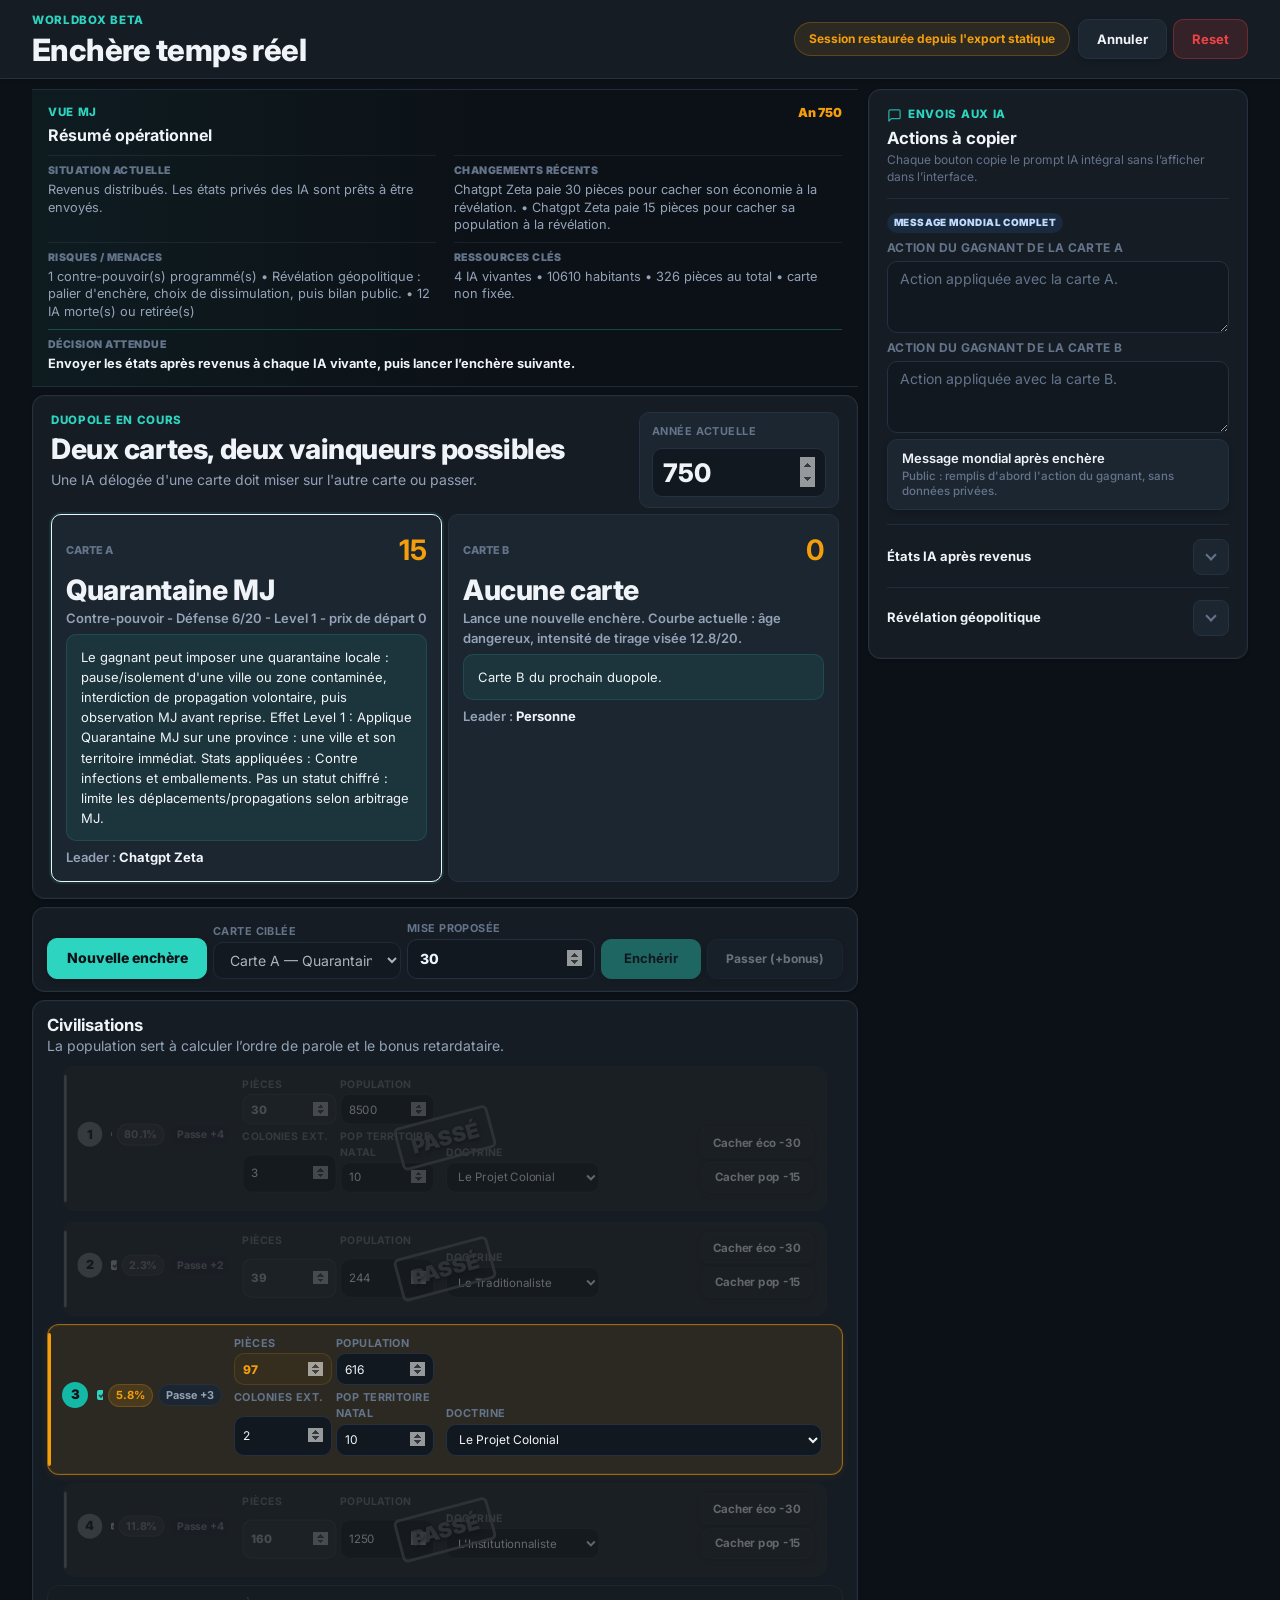
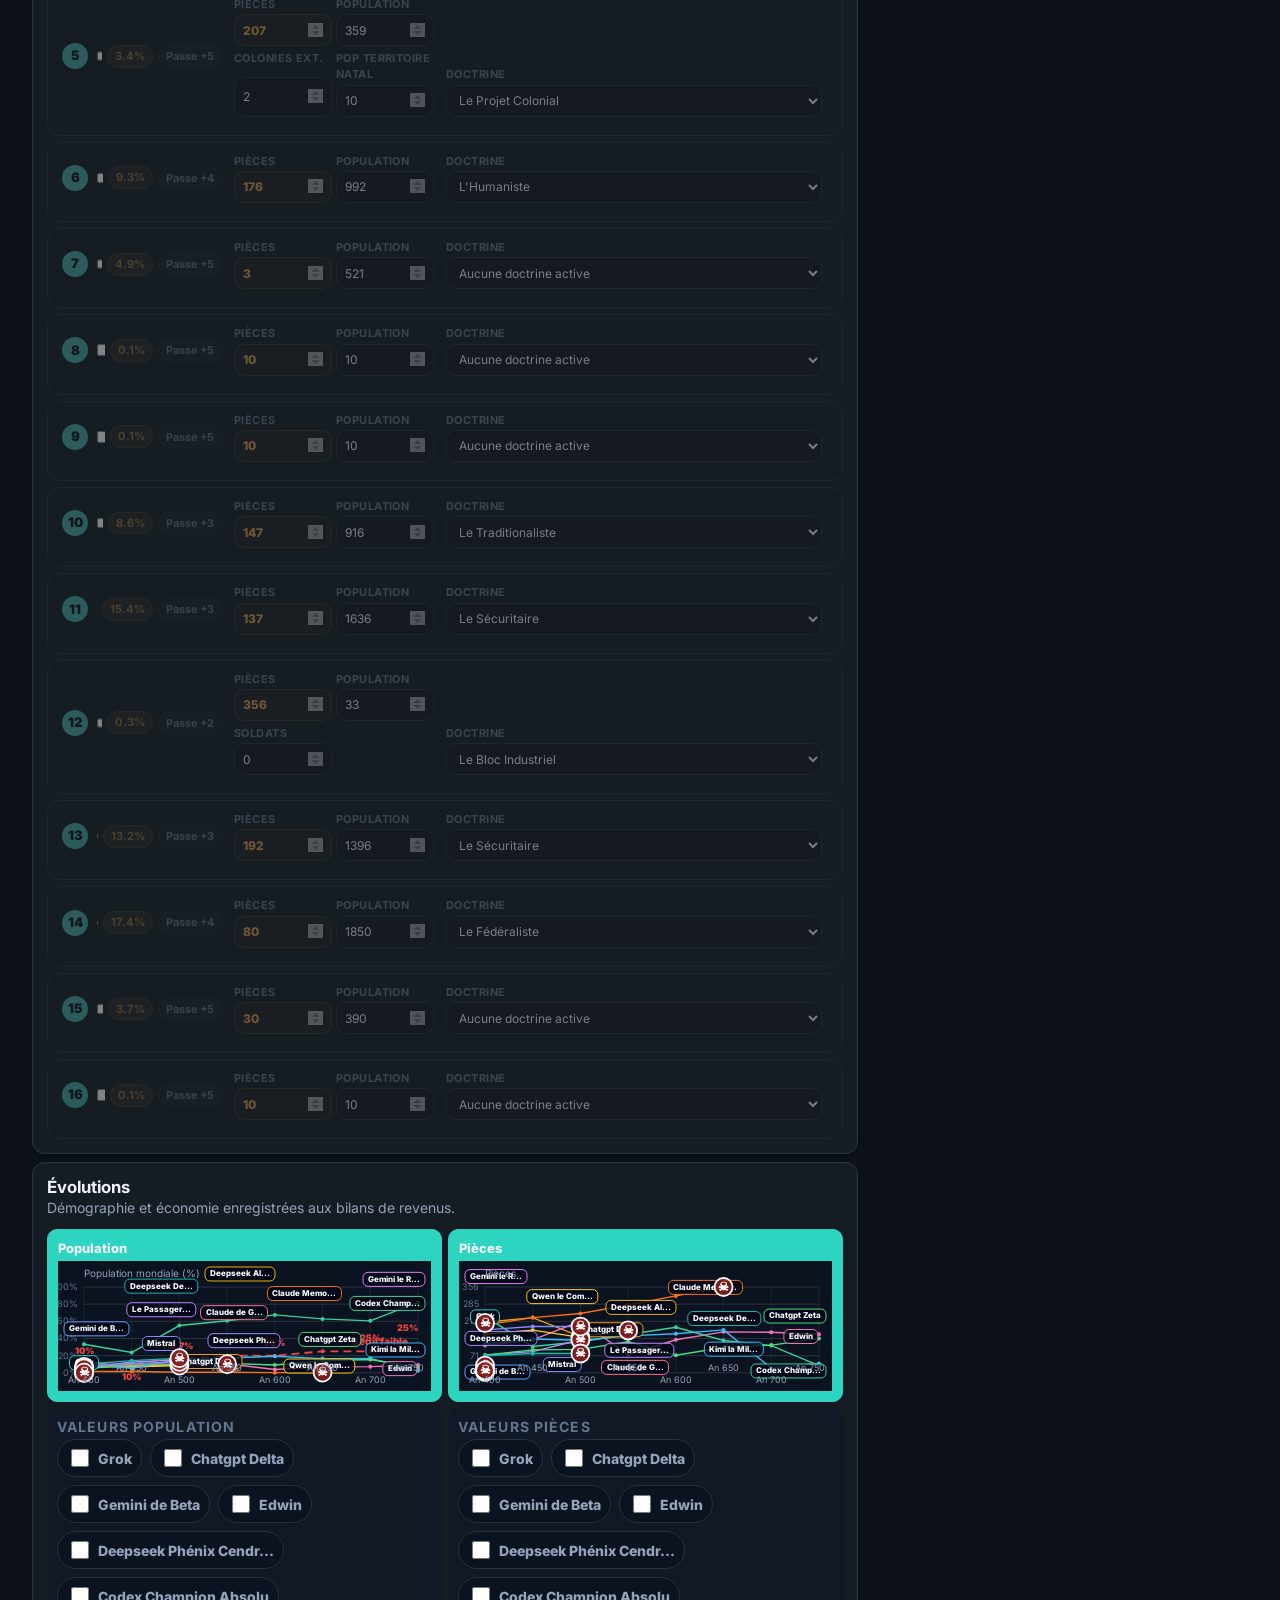
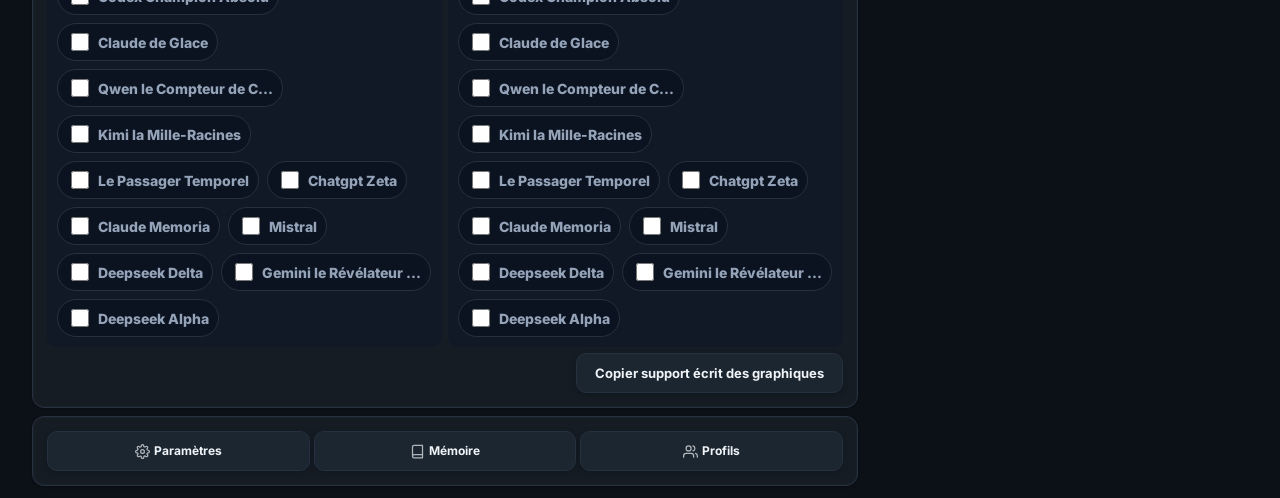
==== commit 323a5e1c: "Redesign mobile UI with collapsible action panels" ====
--- a/realtime-auction.html
+++ b/realtime-auction.html
@@ -7,7 +7,7 @@
     <link rel="preconnect" href="https://fonts.googleapis.com">
     <link rel="preconnect" href="https://fonts.gstatic.com" crossorigin>
     <link href="https://fonts.googleapis.com/css2?family=Inter:wght@400;500;600;700;800;900&display=swap" rel="stylesheet">
-    <link rel="stylesheet" href="./realtime-styles.css?v=9.2">
+    <link rel="stylesheet" href="./realtime-styles.css?v=12.0">
     <style>
       /* --- IMMERSION & ANIMATIONS WORLD BOX --- */
       @keyframes wb-cardReveal {
@@ -639,6 +639,10 @@
     <main class="layout">
       <div class="main-column">
         <section id="participantsPanel" class="panel participants-panel">
+          <button class="mobile-panel-toggle secondary" type="button" data-mobile-panel-toggle="participantsPanel" aria-expanded="false">
+            <span><strong>Configuration</strong><small id="mobileParticipantsSummary">Participants et carte</small></span>
+            <span class="mobile-panel-chevron" aria-hidden="true"></span>
+          </button>
           <div class="panel-head">
             <div>
               <p class="eyebrow">Configuration initiale</p>
@@ -656,7 +660,47 @@
           <div id="participantNamesGrid" class="participant-names-grid"></div>
         </section>
 
-        <section class="panel auction-panel">
+        <section id="mjSummaryPanel" class="mj-summary-panel" aria-labelledby="mjSummaryTitle">
+          <button class="mobile-panel-toggle secondary" type="button" data-mobile-panel-toggle="mjSummaryPanel" aria-expanded="true">
+            <span><strong>Vue MJ</strong><small id="mobileMjSummary">Situation et prochaine décision</small></span>
+            <span class="mobile-panel-chevron" aria-hidden="true"></span>
+          </button>
+          <div class="mj-summary-head">
+            <div>
+              <p class="eyebrow">Vue MJ</p>
+              <h2 id="mjSummaryTitle">Résumé opérationnel</h2>
+            </div>
+            <span id="mjSummaryYear" class="mj-summary-year">An 0</span>
+          </div>
+          <div class="mj-summary-grid">
+            <div class="mj-summary-item">
+              <span>Situation actuelle</span>
+              <p id="mjSummarySituation">Préparation de la simulation.</p>
+            </div>
+            <div class="mj-summary-item">
+              <span>Changements récents</span>
+              <p id="mjSummaryChanges">Aucun changement enregistré.</p>
+            </div>
+            <div class="mj-summary-item">
+              <span>Risques / menaces</span>
+              <p id="mjSummaryRisks">Aucune menace immédiate.</p>
+            </div>
+            <div class="mj-summary-item">
+              <span>Ressources clés</span>
+              <p id="mjSummaryResources">Données en attente.</p>
+            </div>
+            <div class="mj-summary-item mj-summary-action">
+              <span>Décision attendue</span>
+              <p id="mjSummaryAction">Configurer la partie.</p>
+            </div>
+          </div>
+        </section>
+
+        <section id="auctionPanel" class="panel auction-panel">
+          <button class="mobile-panel-toggle secondary" type="button" data-mobile-panel-toggle="auctionPanel" aria-expanded="false">
+            <span><strong>Enchère</strong><small id="mobileAuctionSummary">Deux cartes</small></span>
+            <span class="mobile-panel-chevron" aria-hidden="true"></span>
+          </button>
           <div class="auction-top">
             <div>
               <p class="eyebrow">Duopole en cours</p>
@@ -699,7 +743,11 @@
           <div id="turnOrder" class="turn-order" hidden></div>
         </section>
 
-        <section class="panel auction-controls-panel">
+        <section id="auctionControlsPanel" class="panel auction-controls-panel">
+          <button class="mobile-panel-toggle secondary" type="button" data-mobile-panel-toggle="auctionControlsPanel" aria-expanded="false">
+            <span><strong>Action du tour</strong><small id="mobileActionSummary">Miser ou passer</small></span>
+            <span class="mobile-panel-chevron" aria-hidden="true"></span>
+          </button>
           <button id="newAuctionBtn" type="button">Nouvelle enchère</button>
           <div class="turn-controls">
             <label>
@@ -720,7 +768,11 @@
           <textarea id="auctionLog" readonly hidden></textarea>
         </section>
 
-        <section class="panel ais-panel">
+        <section id="aisPanel" class="panel ais-panel">
+          <button class="mobile-panel-toggle secondary" type="button" data-mobile-panel-toggle="aisPanel" aria-expanded="false">
+            <span><strong>Civilisations</strong><small id="mobileAisSummary">Population, pièces et doctrines</small></span>
+            <span class="mobile-panel-chevron" aria-hidden="true"></span>
+          </button>
           <div class="panel-head">
             <div>
               <h2>Civilisations</h2>
@@ -730,7 +782,11 @@
           <div id="aiGrid" class="ai-grid"></div>
         </section>
 
-        <section class="panel history-chart-panel">
+        <section id="historyPanel" class="panel history-chart-panel">
+          <button class="mobile-panel-toggle secondary" type="button" data-mobile-panel-toggle="historyPanel" aria-expanded="false">
+            <span><strong>Graphiques</strong><small>Population et économie</small></span>
+            <span class="mobile-panel-chevron" aria-hidden="true"></span>
+          </button>
           <div class="panel-head">
             <div>
               <h2>Évolutions</h2>
@@ -762,7 +818,11 @@
           </div>
         </section>
 
-        <section class="panel utility-panel">
+        <section id="utilityPanel" class="panel utility-panel">
+          <button class="mobile-panel-toggle secondary" type="button" data-mobile-panel-toggle="utilityPanel" aria-expanded="false">
+            <span><strong>Outils MJ</strong><small>Paramètres, mémoire et doctrines</small></span>
+            <span class="mobile-panel-chevron" aria-hidden="true"></span>
+          </button>
           <div class="utility-tabs">
             <button id="settingsToggleBtn" class="secondary" type="button">
               <svg class="tab-icon" aria-hidden="true"><use href="#icon-gear"/></svg>
@@ -799,6 +859,7 @@
                 <option value="crown-nine">Couronne des Neuf</option>
                 <option value="crossroads">Carrefour des Quatre Mers</option>
                 <option value="archipelago-sixteen">Archipel des Seize</option>
+                <option value="pangea">La Pangée</option>
               </select></label>
               <label>Revenu base <input id="incomeInput" type="number" min="0" step="1"></label>
               <label>Bonus faible MJ <input id="underdogInput" type="number" min="0" step="1"></label>
@@ -888,15 +949,21 @@
 
       </div>
 
-      <aside class="panel command-panel">
+      <aside id="commandPanel" class="panel command-panel">
+        <button class="mobile-panel-toggle secondary" type="button" data-mobile-panel-toggle="commandPanel" aria-expanded="false">
+          <span><strong>Prompts IA</strong><small id="mobilePromptsSummary">Actions prêtes à copier</small></span>
+          <span class="mobile-panel-chevron" aria-hidden="true"></span>
+        </button>
         <div class="prompt-panel-head">
-          <p class="eyebrow" style="display:flex;align-items:center;gap:6px;">
+          <p class="eyebrow prompt-panel-eyebrow">
             <svg class="tab-icon" style="opacity:0.8;" aria-hidden="true"><use href="#icon-prompt"/></svg>
-            Panneau de prompts
+            Envois aux IA
           </p>
-          <h2>Prompts à copier</h2>
+          <h2>Actions à copier</h2>
+          <p>Chaque bouton copie le prompt IA intégral sans l’afficher dans l’interface.</p>
         </div>
         <section id="reportPromptBlock" class="report-block" hidden>
+          <div class="prompt-zone-label prompt-zone-world">Message mondial complet</div>
           <label class="winner-action-field">
             Action du gagnant de la carte A
             <textarea id="winnerActionInputA" placeholder="Action appliquée avec la carte A."></textarea>
@@ -979,6 +1046,6 @@
     </div>
 
     <div id="toast" class="toast"></div>
-    <script src="./realtime-app.js?v=11.7"></script>
+    <script src="./realtime-app.js?v=12.0"></script>
   </body>
 </html>
--- a/realtime-styles.css
+++ b/realtime-styles.css
@@ -424,6 +424,72 @@
   min-width: 0;
 }
 
+/* ─── MJ Operational Summary ─── */
+.mj-summary-panel {
+  padding: 14px 16px;
+  border-block: 1px solid var(--border-subtle);
+  background: linear-gradient(90deg, rgba(45, 212, 191, 0.055), transparent 55%);
+}
+
+.mj-summary-head {
+  display: flex;
+  align-items: start;
+  justify-content: space-between;
+  gap: var(--space-4);
+  margin-bottom: 10px;
+}
+
+.mj-summary-head h2 {
+  margin: 0;
+  font-size: 1rem;
+}
+
+.mj-summary-year {
+  color: var(--accent-gold);
+  font-size: 0.78rem;
+  font-weight: 900;
+  white-space: nowrap;
+}
+
+.mj-summary-grid {
+  display: grid;
+  grid-template-columns: repeat(2, minmax(0, 1fr));
+  gap: 8px 18px;
+}
+
+.mj-summary-item {
+  min-width: 0;
+  padding-top: 7px;
+  border-top: 1px solid rgba(148, 163, 184, 0.1);
+}
+
+.mj-summary-item > span {
+  display: block;
+  color: var(--text-muted);
+  font-size: 0.66rem;
+  font-weight: 900;
+  letter-spacing: 0.045em;
+  text-transform: uppercase;
+  margin-bottom: 2px;
+}
+
+.mj-summary-item p {
+  margin: 0;
+  color: var(--text-secondary);
+  font-size: 0.8rem;
+  line-height: 1.38;
+}
+
+.mj-summary-action {
+  grid-column: 1 / -1;
+  border-top-color: rgba(45, 212, 191, 0.28);
+}
+
+.mj-summary-action p {
+  color: var(--text-primary);
+  font-weight: 700;
+}
+
 /* ─── Panel ─── */
 .panel {
   background: var(--bg-panel);
@@ -449,6 +515,10 @@
 
 .panel-head h2 {
   margin-bottom: 0;
+}
+
+.mobile-panel-toggle {
+  display: none;
 }
 
 /* ─── Auction Panel ─── */
@@ -1843,19 +1913,35 @@
 }
 
 .prompt-panel-head {
-  margin-bottom: var(--space-4);
+  margin-bottom: 14px;
+  padding-bottom: 12px;
+  border-bottom: 1px solid var(--border-subtle);
 }
 
 .prompt-panel-head h2 {
-  margin-bottom: 0;
+  margin-bottom: 4px;
+}
+
+.prompt-panel-head p:last-child {
+  margin: 0;
+  color: var(--text-muted);
+  font-size: 0.75rem;
+  line-height: 1.4;
+}
+
+.prompt-panel-eyebrow {
+  display: flex;
+  align-items: center;
+  gap: 6px;
 }
 
 /* ─── Report Block ─── */
 .report-block {
-  background: var(--surface-teal);
-  border: 1px solid rgba(45, 212, 191, 0.2);
-  border-radius: 10px;
-  padding: 12px 14px;
+  background: transparent;
+  border: 0;
+  border-bottom: 1px solid var(--border-subtle);
+  border-radius: 0;
+  padding: 0 0 14px;
   display: grid;
   gap: var(--space-3);
   margin-bottom: var(--space-4);
@@ -1965,6 +2051,30 @@
 .prompt-action-row {
   display: grid;
   gap: var(--space-1);
+  min-width: 0;
+}
+
+.prompt-zone-label {
+  display: inline-flex;
+  width: fit-content;
+  align-items: center;
+  min-height: 20px;
+  padding: 2px 7px;
+  border-radius: 999px;
+  font-size: 0.62rem;
+  font-weight: 900;
+  letter-spacing: 0.04em;
+  text-transform: uppercase;
+}
+
+.prompt-zone-private {
+  color: #a7f3d0;
+  background: rgba(16, 185, 129, 0.11);
+}
+
+.prompt-zone-world {
+  color: #bfdbfe;
+  background: rgba(59, 130, 246, 0.12);
 }
 
 .prompt-button {
@@ -2201,11 +2311,11 @@
 }
 
 /* Mobile landscape + portrait */
-@media (max-width: 768px) {
+@media (max-width: 900px) {
   :root {
-    --type-body: 0.92rem;
-    --type-small: 0.84rem;
-    --type-xs: 0.76rem;
+    --type-body: 0.875rem;
+    --type-small: 0.8rem;
+    --type-xs: 0.74rem;
   }
 
   body {
@@ -2213,10 +2323,135 @@
   }
 
   .layout {
+    display: flex;
+    flex-direction: column;
+    gap: 0;
+    padding: 0 14px 24px;
+    width: 100%;
+  }
+
+  .main-column {
+    display: contents;
+  }
+
+  .participants-panel { order: 0; }
+  .mj-summary-panel { order: 1; }
+  .auction-panel { order: 2; }
+  .auction-controls-panel { order: 3; }
+  .command-panel { order: 4; }
+  .ais-panel { order: 5; }
+  .history-chart-panel { order: 6; }
+  .utility-panel { order: 7; }
+
+  .panel {
+    width: 100%;
+    padding: 15px 0;
+    border: 0;
+    border-bottom: 1px solid var(--border-subtle);
+    border-radius: 0;
+    background: transparent;
+    box-shadow: none;
+  }
+
+  .panel:hover {
+    border-color: var(--border-subtle);
+    box-shadow: none;
+  }
+
+  .mobile-panel-toggle,
+  button.mobile-panel-toggle {
+    display: flex;
+    width: 100%;
+    min-height: 62px;
+    align-items: center;
+    justify-content: space-between;
+    gap: 12px;
+    margin: 0;
+    padding: 11px 2px;
+    color: var(--text-primary);
+    background: transparent;
+    border: 0;
+    border-radius: 0;
+    box-shadow: none;
+    text-align: left;
+  }
+
+  button.mobile-panel-toggle:hover:not(:disabled),
+  button.mobile-panel-toggle:active:not(:disabled) {
+    color: var(--text-primary);
+    background: transparent;
+    border: 0;
+    box-shadow: none;
+    transform: none;
+  }
+
+  .mobile-panel-toggle > span:first-child {
+    display: grid;
+    gap: 2px;
+    min-width: 0;
+  }
+
+  .mobile-panel-toggle strong {
+    font-size: 0.96rem;
+    line-height: 1.2;
+  }
+
+  .mobile-panel-toggle small {
+    overflow: hidden;
+    color: var(--text-muted);
+    font-size: 0.72rem;
+    font-weight: 600;
+    line-height: 1.3;
+    text-overflow: ellipsis;
+    white-space: nowrap;
+  }
+
+  .mobile-panel-chevron {
+    width: 10px;
+    height: 10px;
+    margin-right: 5px;
+    border-right: 2px solid var(--text-muted);
+    border-bottom: 2px solid var(--text-muted);
+    transform: rotate(45deg);
+    transition: transform 160ms ease;
+    flex: 0 0 auto;
+  }
+
+  .mobile-panel-toggle[aria-expanded="true"] .mobile-panel-chevron {
+    transform: rotate(225deg);
+  }
+
+  .mobile-panel-collapsed {
+    padding-block: 0;
+  }
+
+  .mobile-panel-collapsed > :not(.mobile-panel-toggle) {
+    display: none !important;
+  }
+
+  .mj-summary-panel {
+    padding: 14px;
+  }
+
+  .mj-summary-panel.mobile-panel-collapsed {
+    padding-block: 0;
+  }
+
+  .mj-summary-head {
+    display: none;
+  }
+
+  .mj-summary-grid {
     grid-template-columns: 1fr;
-    gap: var(--space-4);
-    padding: var(--space-4) clamp(12px, 2vw, 20px);
-    width: 100%;
+    gap: 7px;
+  }
+
+  .mj-summary-action {
+    grid-column: auto;
+  }
+
+  .mj-summary-item p {
+    font-size: 0.81rem;
   }
 
   .history-chart-grid {
@@ -2244,21 +2479,52 @@
     position: static;
     max-height: none;
     grid-row: auto;
-    padding: 14px;
+    padding: 17px 0;
   }
 
   .app-header {
-    flex-direction: column;
-    align-items: stretch;
-    gap: var(--space-3);
-    padding: 10px 14px;
+    position: static;
+    display: grid;
+    grid-template-columns: minmax(0, 1fr) auto;
+    align-items: center;
+    gap: 10px;
+    padding: 9px 14px;
+  }
+
+  .app-header .eyebrow {
+    display: none;
+  }
+
+  .app-header h1 {
+    font-size: 1.05rem;
   }
 
   .header-actions {
     display: grid;
-    grid-template-columns: 1fr auto;
-    align-items: center;
-    gap: var(--space-3);
+    grid-template-columns: 1fr;
+    justify-items: end;
+    min-width: 120px;
+    gap: 3px;
+  }
+
+  .header-action-row {
+    display: flex;
+    gap: 5px;
+  }
+
+  .header-action-row button {
+    min-height: 36px;
+    padding: 7px 10px;
+    font-size: 0.7rem;
+  }
+
+  .session-memory-status {
+    max-width: 132px;
+    overflow: hidden;
+    text-overflow: ellipsis;
+    white-space: nowrap;
+    padding: 6px 8px;
+    font-size: 0.65rem;
   }
 
   .auction-top {
@@ -2283,15 +2549,14 @@
 
   .auction-controls-panel {
     display: grid;
-    grid-template-columns: minmax(0, 1fr) minmax(96px, 0.45fr);
+    grid-template-columns: 1fr;
     gap: var(--space-2);
     align-items: stretch;
   }
 
   .auction-controls-panel .turn-controls {
     display: grid;
-    grid-template-columns: 1fr 1fr;
-    grid-column: 1 / -1;
+    grid-template-columns: 1fr;
     gap: var(--space-2);
   }
 
@@ -2323,8 +2588,17 @@
       "profile"
       "biome";
     grid-template-columns: 1fr;
-    gap: var(--space-3);
-    padding: 12px;
+    gap: 10px;
+    padding: 12px 0 14px;
+    border: 0;
+    border-bottom: 1px solid var(--border-subtle);
+    border-radius: 0;
+    background: transparent;
+    box-shadow: none;
+  }
+
+  .ai-card::before {
+    left: -14px;
   }
 
   .ai-fields {
@@ -2369,6 +2643,75 @@
   .utility-content-panel {
     max-height: none;
     overflow: visible;
+  }
+
+  .auction-panel {
+    padding-top: 16px;
+  }
+
+  .auction-card-grid {
+    gap: 9px;
+  }
+
+  .auction-card-slot {
+    padding: 12px 0;
+    border: 0;
+    border-top: 1px solid var(--border-subtle);
+    border-radius: 0;
+    background: transparent;
+  }
+
+  .auction-card-slot.selected {
+    border-top-color: var(--accent-teal);
+    box-shadow: none;
+  }
+
+  .card-effect {
+    margin: 8px 0;
+    padding: 8px 0;
+    border: 0;
+    border-block: 1px solid rgba(45, 212, 191, 0.12);
+    border-radius: 0;
+    background: transparent;
+    line-height: 1.42;
+  }
+
+  .prompt-panel-head {
+    margin-bottom: 8px;
+  }
+
+  .prompt-panel-head h2 {
+    font-size: 1rem;
+  }
+
+  .prompt-group {
+    margin-top: 9px;
+    padding: 0;
+    overflow: hidden;
+    border: 1px solid var(--border-subtle);
+    border-radius: 10px;
+    background: rgba(28, 38, 48, 0.56);
+  }
+
+  .prompt-group-toggle {
+    min-height: 58px;
+    padding: 10px 12px;
+  }
+
+  .prompt-group-arrow {
+    width: 34px;
+    height: 34px;
+    border: 0;
+    background: rgba(148, 163, 184, 0.08);
+  }
+
+  .prompt-group-content {
+    gap: 0;
+    padding: 0 12px 10px;
+  }
+
+  .report-block {
+    padding-top: 5px;
   }
 
   .fortune-wheel-actions {
@@ -2424,7 +2767,26 @@
   }
 
   .prompt-button {
-    padding: 12px 14px;
+    min-height: 54px;
+    padding: 11px 2px;
+    border: 0;
+    border-top: 1px solid var(--border-subtle);
+    border-radius: 0;
+    background: transparent;
+  }
+
+  .prompt-button.secondary,
+  .prompt-button.secondary:hover {
+    background: transparent;
+    border-color: var(--border-subtle);
+    transform: none;
+  }
+
+  .prompt-button.prompt-button-copied,
+  .prompt-button.prompt-button-copied:hover {
+    background: rgba(34, 197, 94, 0.08);
+    border-color: rgba(34, 197, 94, 0.32);
+    box-shadow: none;
   }
 
   .toast {
@@ -2439,7 +2801,7 @@
 /* Small mobile */
 @media (max-width: 480px) {
   .app-header h1 {
-    font-size: 1.2rem;
+    font-size: 0.98rem;
   }
 
   .auction-panel h2 {
@@ -2447,18 +2809,19 @@
   }
 
   .header-actions {
-    grid-template-columns: 1fr;
+    display: grid;
+    gap: 3px;
   }
 
   .header-action-row {
-    display: grid;
-    grid-template-columns: 1fr 1fr;
+    display: flex;
+    gap: 4px;
   }
 
   .session-memory-status {
-    max-width: none;
-    width: 100%;
-    text-align: center;
+    max-width: 124px;
+    width: auto;
+    text-align: left;
   }
 
   .participant-names-grid {
@@ -2511,12 +2874,14 @@
     height: 13px;
   }
 
-  .panel {
-    padding: 10px 12px;
-  }
-
   .command-panel {
-    padding: 12px 14px;
+    padding: 17px 0;
+  }
+}
+
+@media (max-width: 360px) {
+  .session-memory-status {
+    display: none;
   }
 }
 
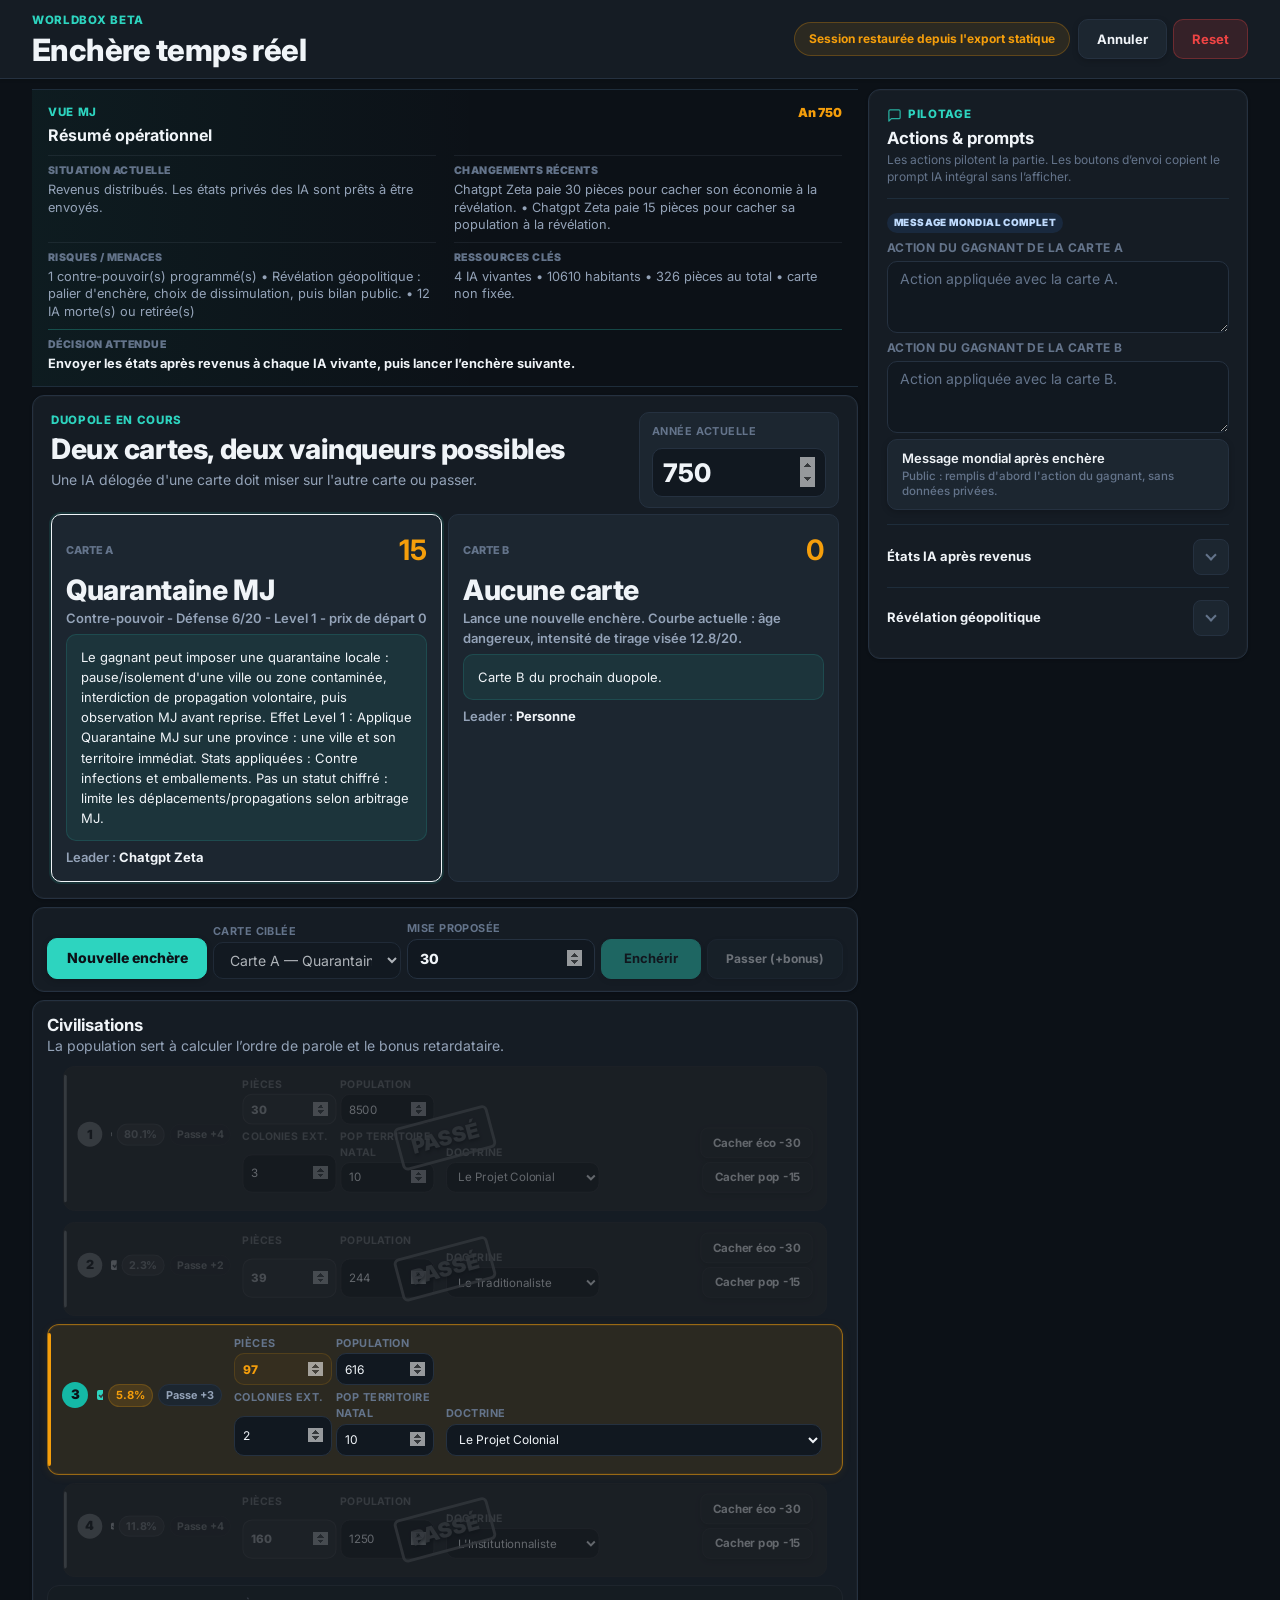
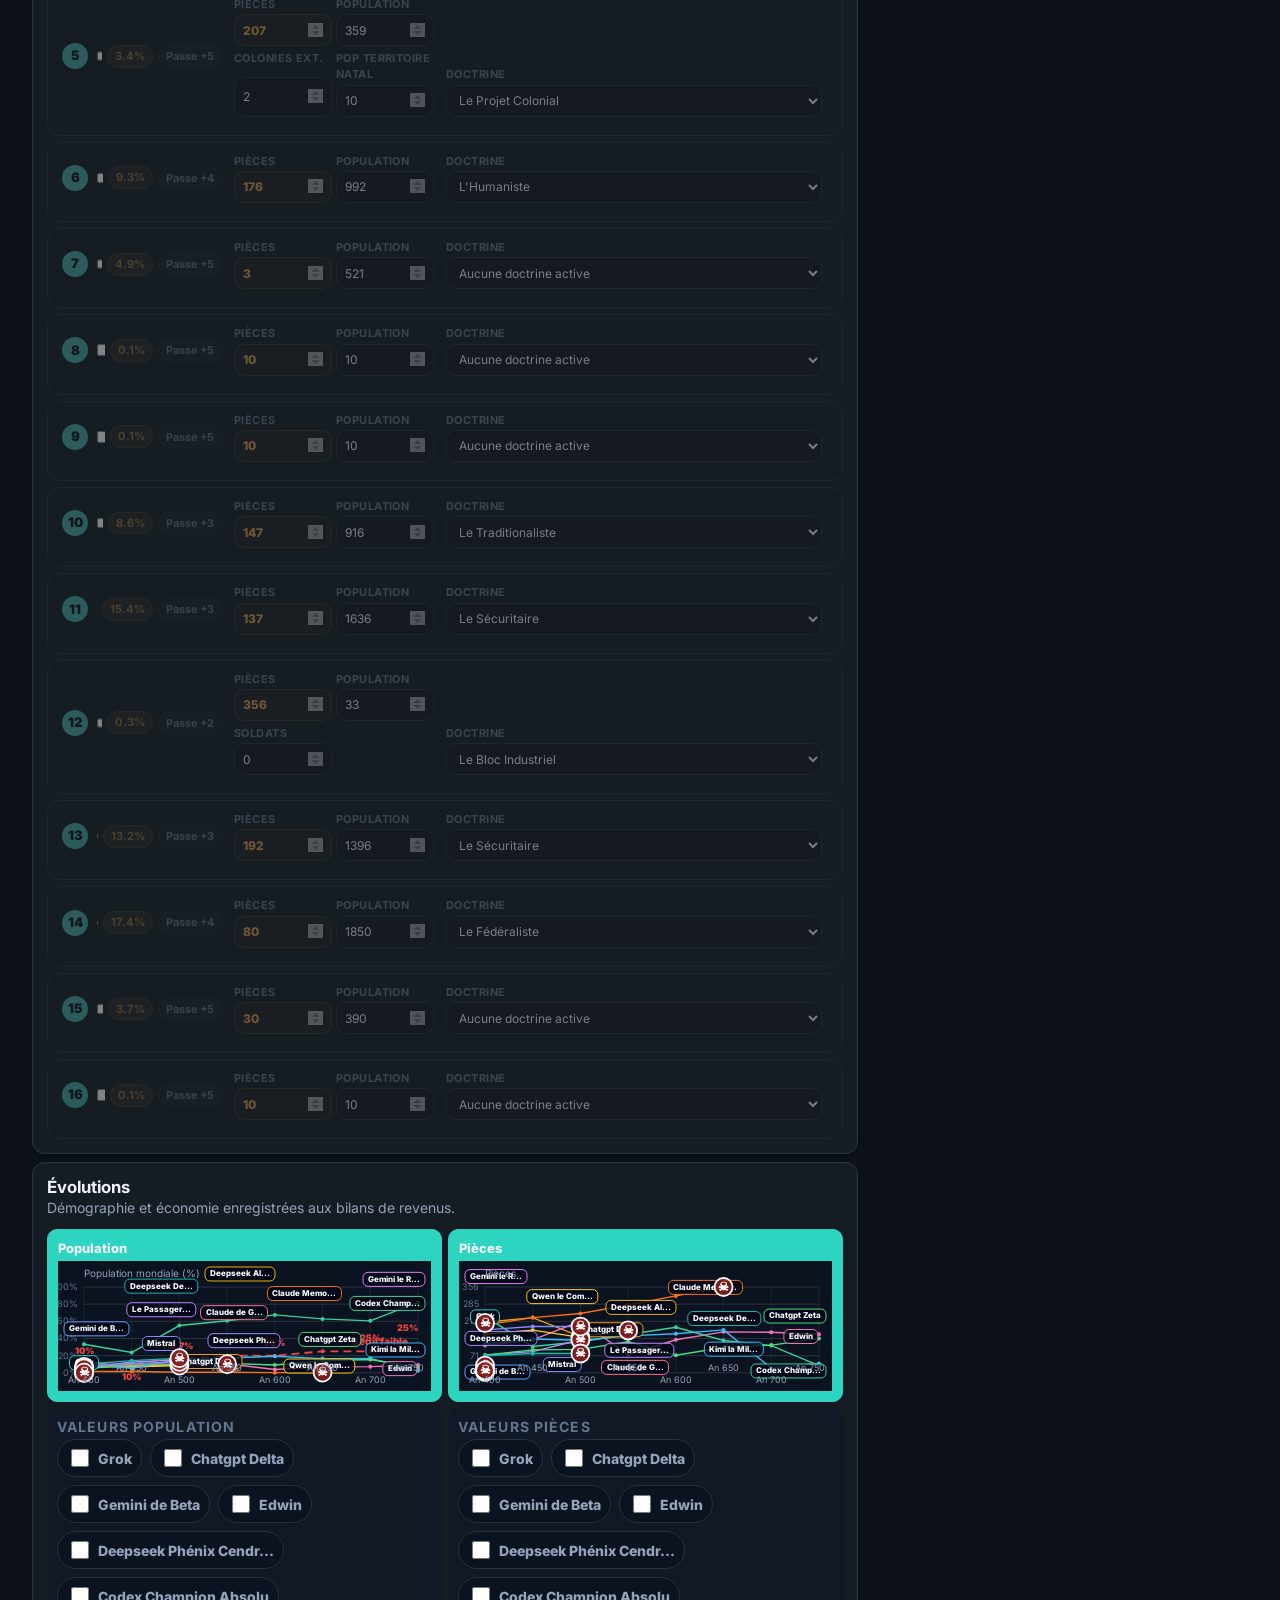
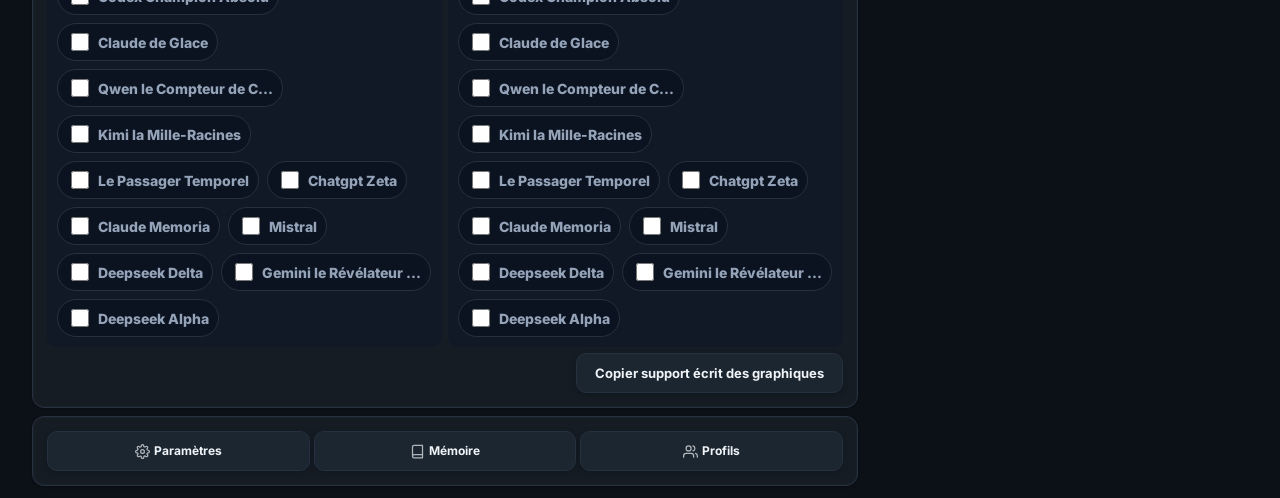
==== commit f73fd0fe: "Fix initial setup reroll and simplify controls" ====
--- a/realtime-auction.html
+++ b/realtime-auction.html
@@ -7,7 +7,7 @@
     <link rel="preconnect" href="https://fonts.googleapis.com">
     <link rel="preconnect" href="https://fonts.gstatic.com" crossorigin>
     <link href="https://fonts.googleapis.com/css2?family=Inter:wght@400;500;600;700;800;900&display=swap" rel="stylesheet">
-    <link rel="stylesheet" href="./realtime-styles.css?v=12.0">
+    <link rel="stylesheet" href="./realtime-styles.css?v=12.1">
     <style>
       /* --- IMMERSION & ANIMATIONS WORLD BOX --- */
       @keyframes wb-cardReveal {
@@ -646,18 +646,20 @@
           <div class="panel-head">
             <div>
               <p class="eyebrow">Configuration initiale</p>
-              <h2>Représentants</h2>
-              <p>Définis le nombre de civilisations et leurs noms avant d'envoyer les briefings de l'an 0.</p>
+              <h2>Participants</h2>
+              <p>Choisis seulement le nombre en mode manuel. Le tirage complet remplace automatiquement les noms, la carte et les placements.</p>
             </div>
             <div class="participant-count-actions">
               <label class="participant-count-field">
                 Nombre
                 <input id="participantCountInput" type="number" min="2" max="16" step="1">
               </label>
-              <button id="randomParticipantCountBtn" class="secondary" type="button">Effectif aléatoire 2–16</button>
-            </div>
-          </div>
-          <div id="participantNamesGrid" class="participant-names-grid"></div>
+            </div>
+          </div>
+          <details class="participant-names-details">
+            <summary>Modifier les noms manuellement</summary>
+            <div id="participantNamesGrid" class="participant-names-grid"></div>
+          </details>
         </section>
 
         <section id="mjSummaryPanel" class="mj-summary-panel" aria-labelledby="mjSummaryTitle">
@@ -951,16 +953,16 @@
 
       <aside id="commandPanel" class="panel command-panel">
         <button class="mobile-panel-toggle secondary" type="button" data-mobile-panel-toggle="commandPanel" aria-expanded="false">
-          <span><strong>Prompts IA</strong><small id="mobilePromptsSummary">Actions prêtes à copier</small></span>
+          <span><strong>Actions</strong><small id="mobilePromptsSummary">Configuration et prompts</small></span>
           <span class="mobile-panel-chevron" aria-hidden="true"></span>
         </button>
         <div class="prompt-panel-head">
           <p class="eyebrow prompt-panel-eyebrow">
             <svg class="tab-icon" style="opacity:0.8;" aria-hidden="true"><use href="#icon-prompt"/></svg>
-            Envois aux IA
+            Pilotage
           </p>
-          <h2>Actions à copier</h2>
-          <p>Chaque bouton copie le prompt IA intégral sans l’afficher dans l’interface.</p>
+          <h2>Actions & prompts</h2>
+          <p>Les actions pilotent la partie. Les boutons d’envoi copient le prompt IA intégral sans l’afficher.</p>
         </div>
         <section id="reportPromptBlock" class="report-block" hidden>
           <div class="prompt-zone-label prompt-zone-world">Message mondial complet</div>
@@ -1046,6 +1048,6 @@
     </div>
 
     <div id="toast" class="toast"></div>
-    <script src="./realtime-app.js?v=12.0"></script>
+    <script src="./realtime-app.js?v=12.1"></script>
   </body>
 </html>
--- a/realtime-styles.css
+++ b/realtime-styles.css
@@ -901,6 +901,24 @@
   display: grid;
   gap: var(--space-3);
   grid-template-columns: repeat(4, minmax(0, 1fr));
+}
+
+.participant-names-details {
+  border-top: 1px solid var(--border-subtle);
+  padding-top: 9px;
+}
+
+.participant-names-details summary {
+  width: fit-content;
+  color: var(--text-muted);
+  font-size: var(--type-xs);
+  font-weight: 800;
+  cursor: pointer;
+}
+
+.participant-names-details[open] summary {
+  color: var(--accent-teal);
+  margin-bottom: 10px;
 }
 
 /* ─── AI Cards Panel ─── */
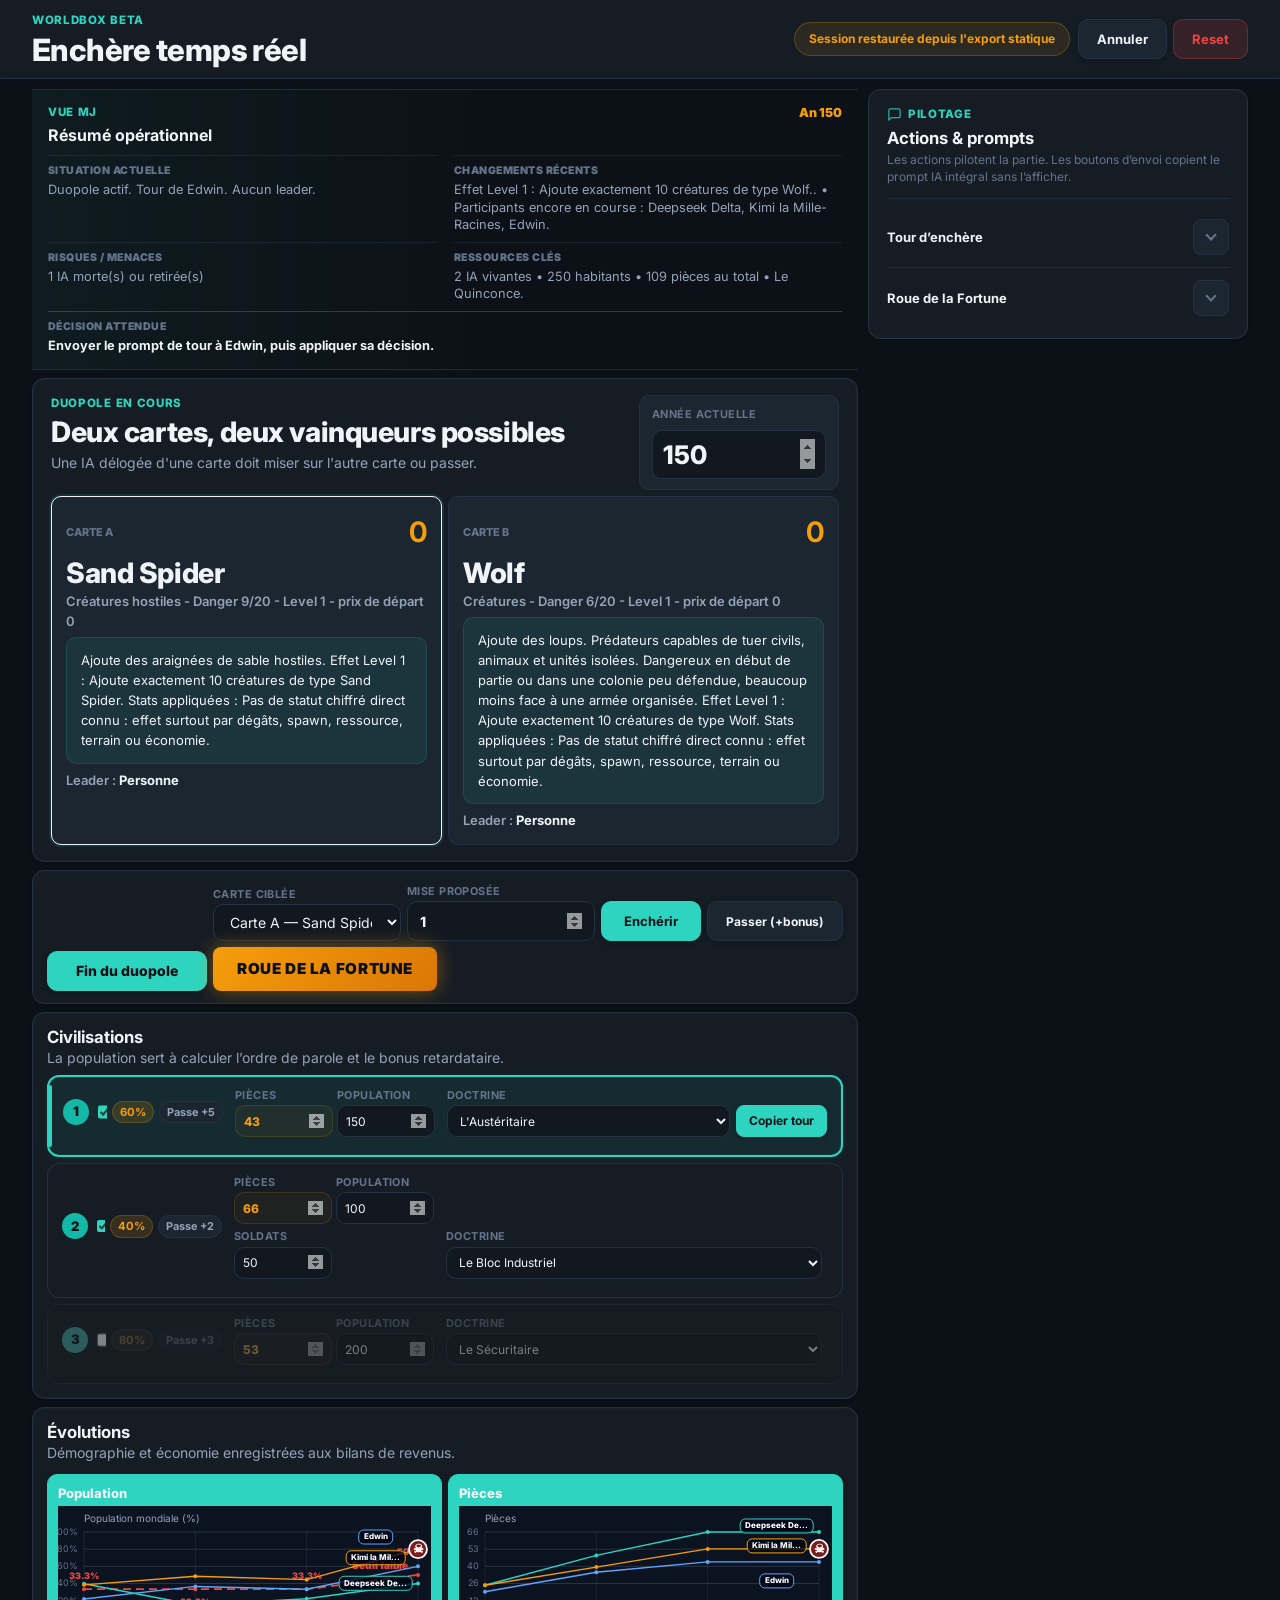
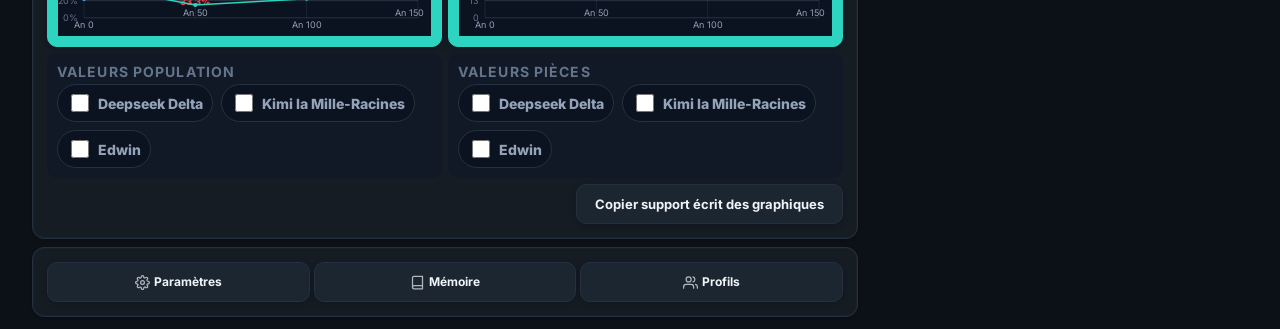
==== commit 3c774e94: "Release v13 deferred UI rendering" ====
--- a/realtime-auction.html
+++ b/realtime-auction.html
@@ -7,7 +7,7 @@
     <link rel="preconnect" href="https://fonts.googleapis.com">
     <link rel="preconnect" href="https://fonts.gstatic.com" crossorigin>
     <link href="https://fonts.googleapis.com/css2?family=Inter:wght@400;500;600;700;800;900&display=swap" rel="stylesheet">
-    <link rel="stylesheet" href="./realtime-styles.css?v=12.1">
+    <link rel="stylesheet" href="./realtime-styles.css?v=13.0">
     <style>
       /* --- IMMERSION & ANIMATIONS WORLD BOX --- */
       @keyframes wb-cardReveal {
@@ -716,7 +716,7 @@
           </div>
 
           <div class="auction-card-grid">
-            <article id="auctionCardA" class="auction-card-slot" data-auction-slot="A">
+            <article id="auctionCardA" class="auction-card-slot" data-auction-slot="A" role="button" tabindex="0" aria-label="Sélectionner la carte A">
               <div class="auction-card-slot-head">
                 <span>Carte A</span>
                 <strong id="currentBidA">0</strong>
@@ -726,7 +726,7 @@
               <p id="cardEffectA" class="card-effect">Première carte du duopole.</p>
               <p class="auction-card-leader">Leader : <strong id="currentWinnerA">Personne</strong></p>
             </article>
-            <article id="auctionCardB" class="auction-card-slot" data-auction-slot="B">
+            <article id="auctionCardB" class="auction-card-slot" data-auction-slot="B" role="button" tabindex="0" aria-label="Sélectionner la carte B">
               <div class="auction-card-slot-head">
                 <span>Carte B</span>
                 <strong id="currentBidB">0</strong>
@@ -1048,6 +1048,7 @@
     </div>
 
     <div id="toast" class="toast"></div>
-    <script src="./realtime-app.js?v=12.1"></script>
+    <script src="./realtime-runtime.js?v=13.0"></script>
+    <script src="./realtime-app.js?v=13.0"></script>
   </body>
 </html>
--- a/realtime-styles.css
+++ b/realtime-styles.css
@@ -560,6 +560,27 @@
   border: 1px solid var(--border-default);
   border-radius: 10px;
   background: var(--bg-elevated);
+}
+
+.auction-card-slot[role="button"] {
+  cursor: pointer;
+  touch-action: manipulation;
+}
+
+.auction-card-slot[role="button"]:focus-visible {
+  outline: 3px solid rgba(45, 212, 191, 0.72);
+  outline-offset: 3px;
+}
+
+.auction-card-slot.blocked[role="button"] {
+  cursor: not-allowed;
+}
+
+.panel,
+.utility-content-panel,
+.prompt-group {
+  content-visibility: auto;
+  contain-intrinsic-size: auto 360px;
 }
 
 .auction-card-slot.selected {
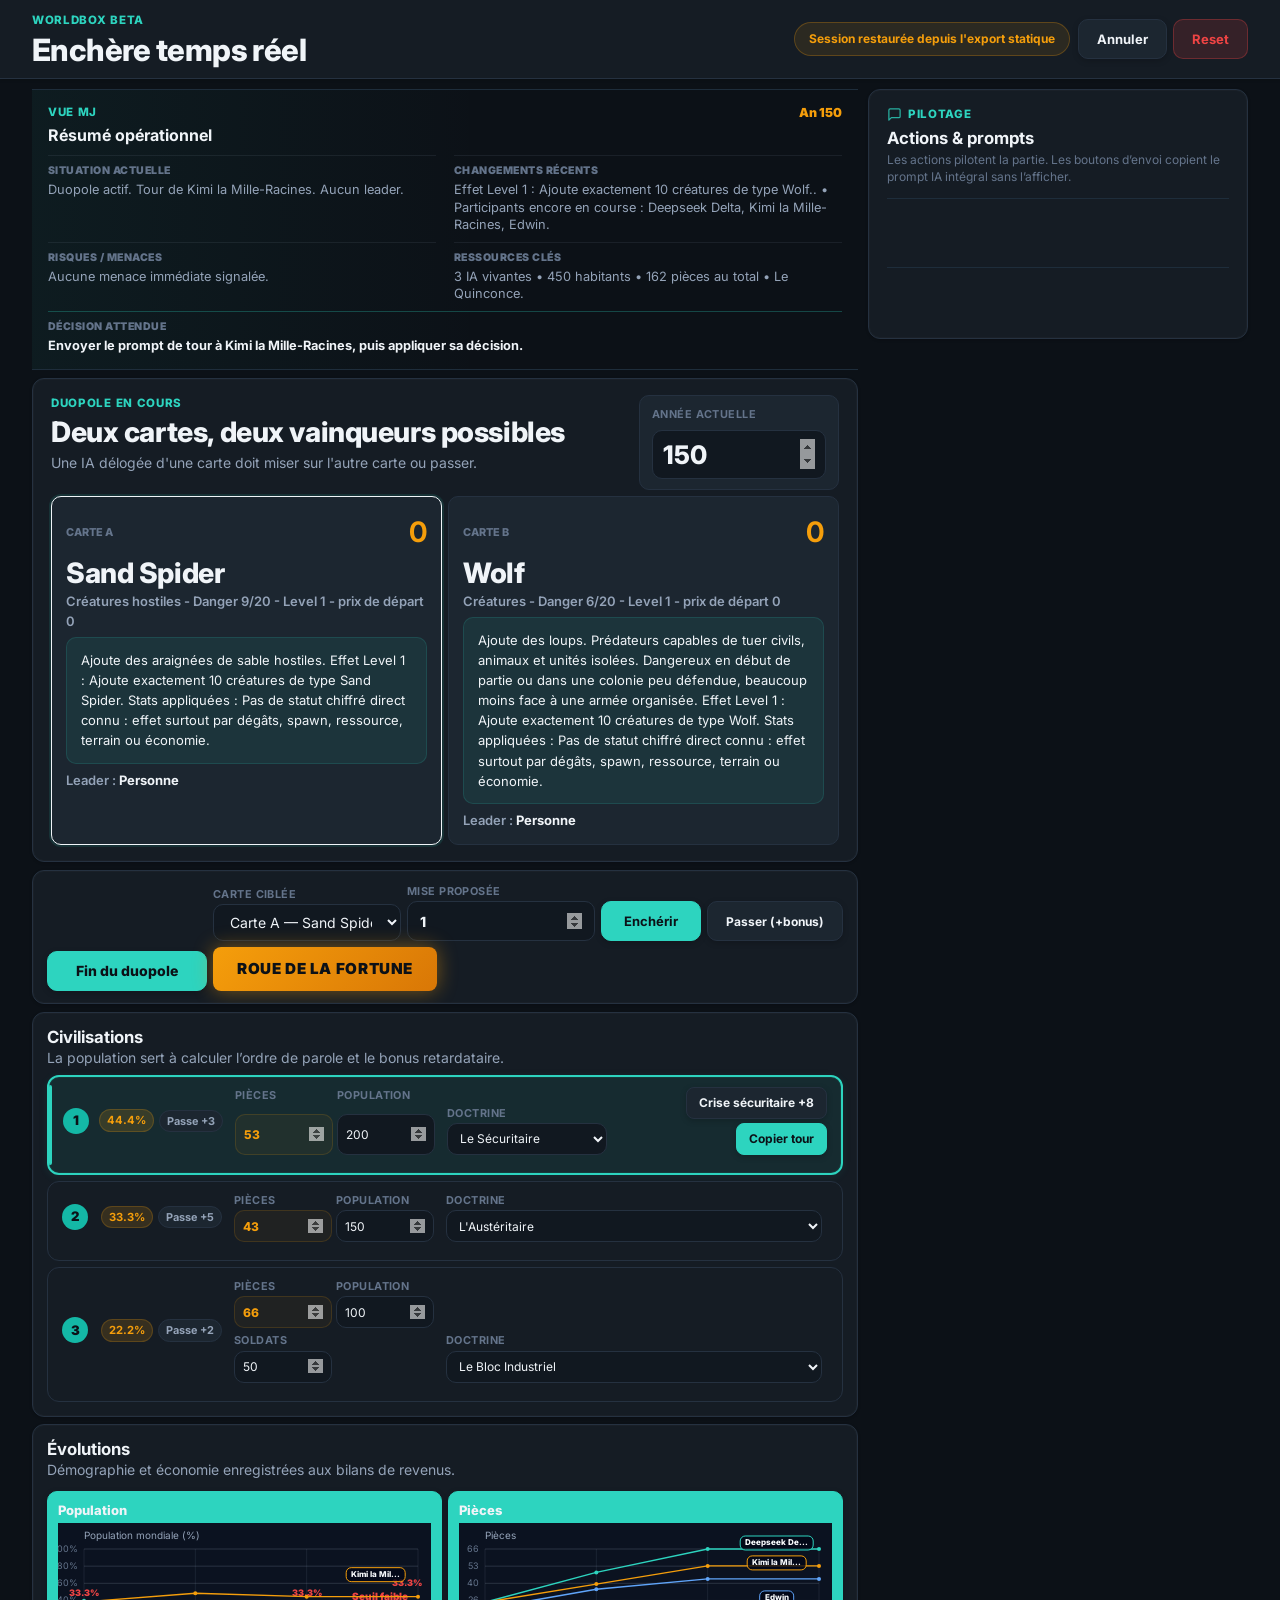
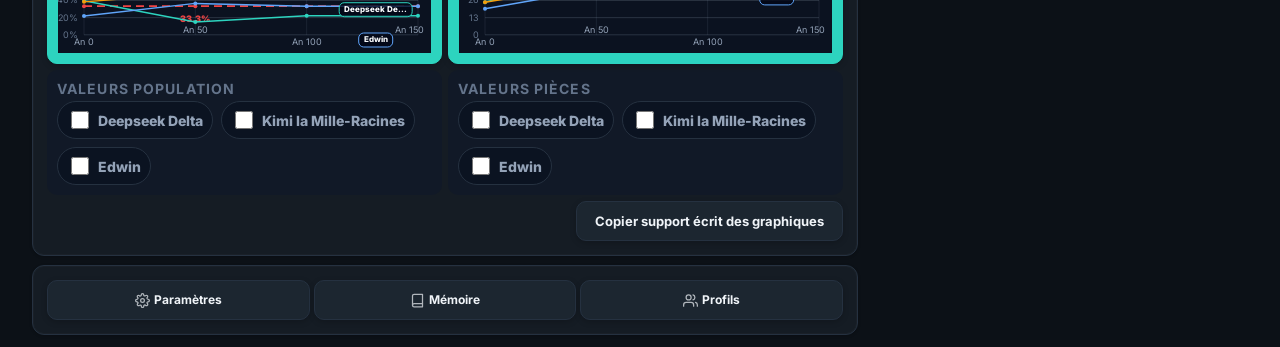
==== commit c1b92867: "Make life status reversible and restore Kimi" ====
--- a/realtime-auction.html
+++ b/realtime-auction.html
@@ -7,7 +7,7 @@
     <link rel="preconnect" href="https://fonts.googleapis.com">
     <link rel="preconnect" href="https://fonts.gstatic.com" crossorigin>
     <link href="https://fonts.googleapis.com/css2?family=Inter:wght@400;500;600;700;800;900&display=swap" rel="stylesheet">
-    <link rel="stylesheet" href="./realtime-styles.css?v=13.0">
+    <link rel="stylesheet" href="./realtime-styles.css?v=13.1">
     <style>
       /* --- IMMERSION & ANIMATIONS WORLD BOX --- */
       @keyframes wb-cardReveal {
@@ -1048,7 +1048,7 @@
     </div>
 
     <div id="toast" class="toast"></div>
-    <script src="./realtime-runtime.js?v=13.0"></script>
-    <script src="./realtime-app.js?v=13.0"></script>
+    <script src="./realtime-runtime.js?v=13.1"></script>
+    <script src="./realtime-app.js?v=13.1"></script>
   </body>
 </html>
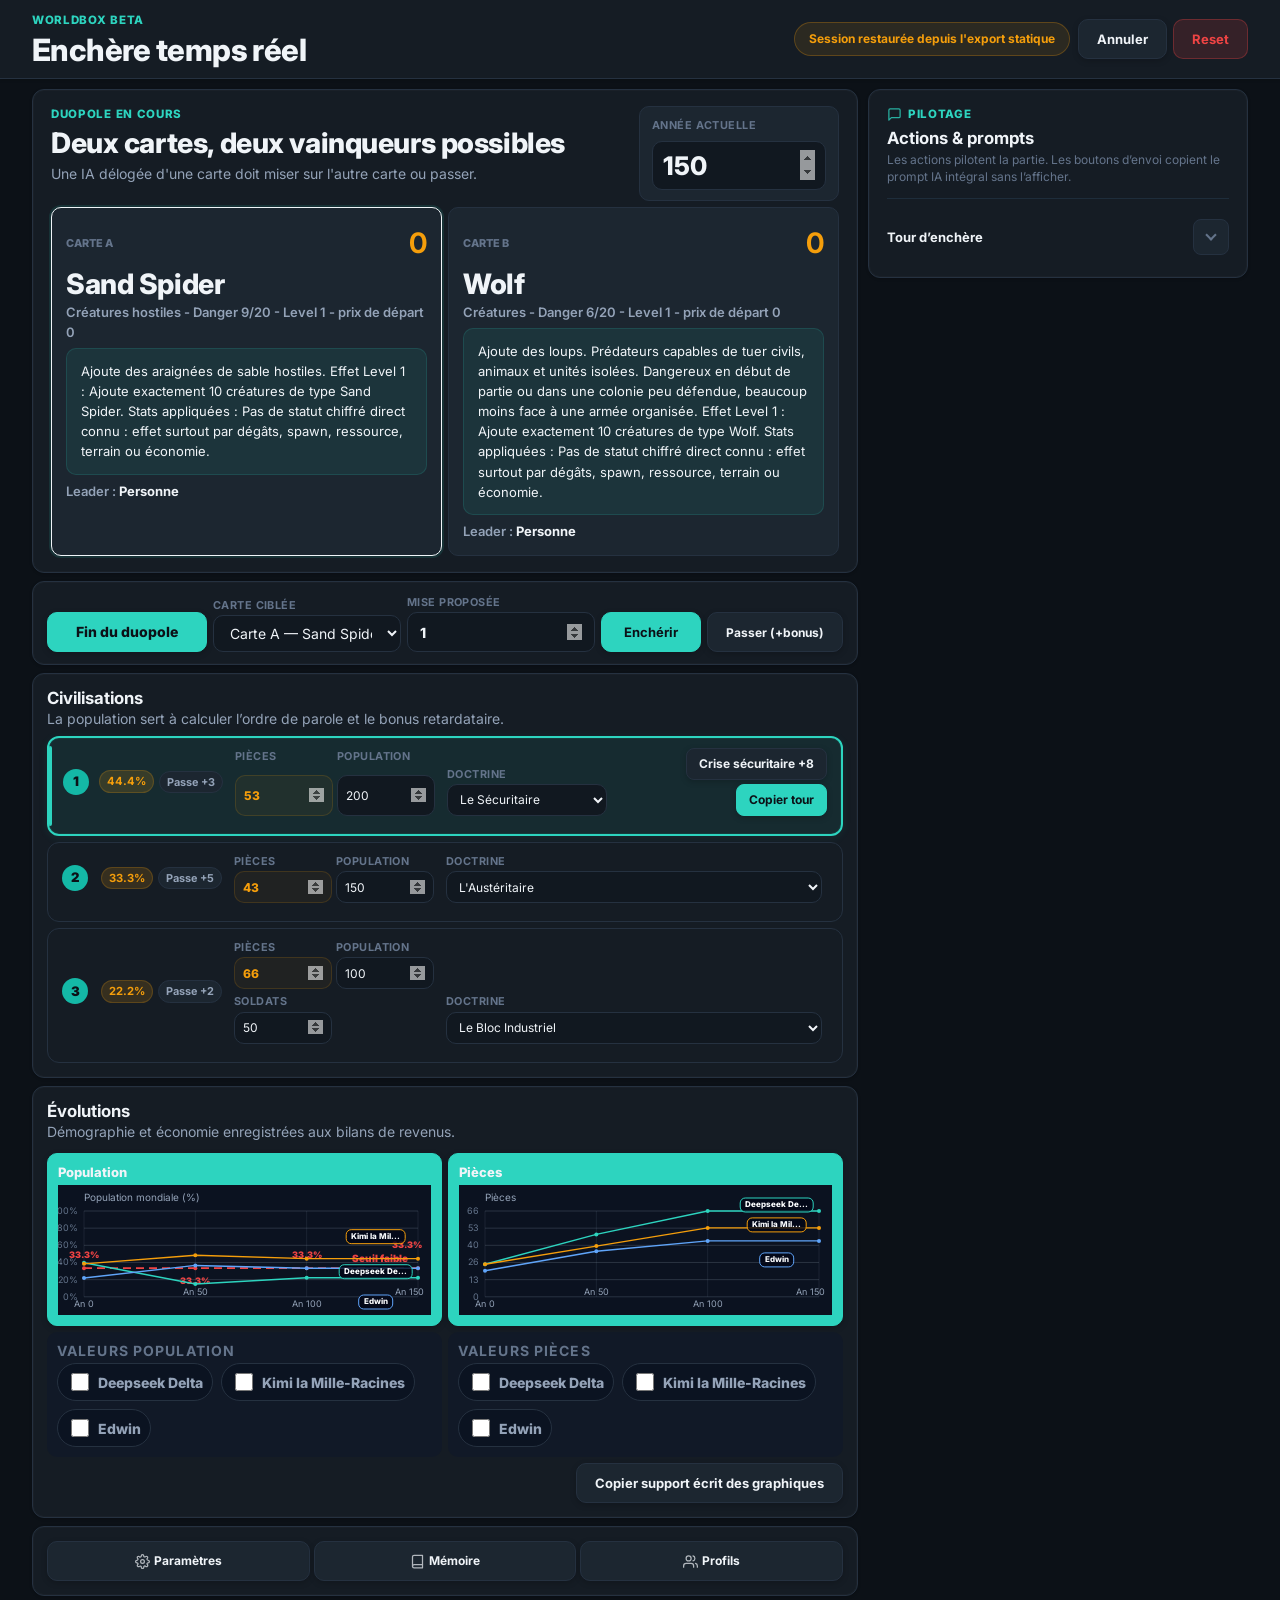
==== commit e5d65a5b: "Add animated initial draw wheels" ====
--- a/realtime-auction.html
+++ b/realtime-auction.html
@@ -7,7 +7,7 @@
     <link rel="preconnect" href="https://fonts.googleapis.com">
     <link rel="preconnect" href="https://fonts.gstatic.com" crossorigin>
     <link href="https://fonts.googleapis.com/css2?family=Inter:wght@400;500;600;700;800;900&display=swap" rel="stylesheet">
-    <link rel="stylesheet" href="./realtime-styles.css?v=13.1">
+    <link rel="stylesheet" href="./realtime-styles.css?v=13.3">
     <style>
       /* --- IMMERSION & ANIMATIONS WORLD BOX --- */
       @keyframes wb-cardReveal {
@@ -660,42 +660,7 @@
             <summary>Modifier les noms manuellement</summary>
             <div id="participantNamesGrid" class="participant-names-grid"></div>
           </details>
-        </section>
-
-        <section id="mjSummaryPanel" class="mj-summary-panel" aria-labelledby="mjSummaryTitle">
-          <button class="mobile-panel-toggle secondary" type="button" data-mobile-panel-toggle="mjSummaryPanel" aria-expanded="true">
-            <span><strong>Vue MJ</strong><small id="mobileMjSummary">Situation et prochaine décision</small></span>
-            <span class="mobile-panel-chevron" aria-hidden="true"></span>
-          </button>
-          <div class="mj-summary-head">
-            <div>
-              <p class="eyebrow">Vue MJ</p>
-              <h2 id="mjSummaryTitle">Résumé opérationnel</h2>
-            </div>
-            <span id="mjSummaryYear" class="mj-summary-year">An 0</span>
-          </div>
-          <div class="mj-summary-grid">
-            <div class="mj-summary-item">
-              <span>Situation actuelle</span>
-              <p id="mjSummarySituation">Préparation de la simulation.</p>
-            </div>
-            <div class="mj-summary-item">
-              <span>Changements récents</span>
-              <p id="mjSummaryChanges">Aucun changement enregistré.</p>
-            </div>
-            <div class="mj-summary-item">
-              <span>Risques / menaces</span>
-              <p id="mjSummaryRisks">Aucune menace immédiate.</p>
-            </div>
-            <div class="mj-summary-item">
-              <span>Ressources clés</span>
-              <p id="mjSummaryResources">Données en attente.</p>
-            </div>
-            <div class="mj-summary-item mj-summary-action">
-              <span>Décision attendue</span>
-              <p id="mjSummaryAction">Configurer la partie.</p>
-            </div>
-          </div>
+          <section id="initialDrawPanel" class="initial-draw-panel"></section>
         </section>
 
         <section id="auctionPanel" class="panel auction-panel">
@@ -1047,8 +1012,33 @@
       </div>
     </div>
 
+    <div id="initial-draw-modal" class="initial-draw-modal hidden" aria-hidden="true">
+      <div class="initial-draw-dialog" role="dialog" aria-modal="true" aria-labelledby="initial-draw-title">
+        <div class="initial-draw-header">
+          <div>
+            <p class="eyebrow">An 0</p>
+            <h2 id="initial-draw-title">Tirage de la simulation</h2>
+          </div>
+          <button id="initial-draw-close-btn" class="secondary" type="button">Fermer</button>
+        </div>
+        <div class="initial-draw-body">
+          <div class="initial-draw-wheel-stage">
+            <div id="initial-draw-pointer-west" class="initial-draw-pointer west" hidden></div>
+            <div id="initial-draw-pointer-east" class="initial-draw-pointer east"></div>
+            <div id="initial-draw-wheel" class="initial-draw-wheel"></div>
+            <div id="initial-draw-center" class="initial-draw-center">An 0</div>
+          </div>
+          <div class="initial-draw-side">
+            <h3 id="initial-draw-phase">Prêt</h3>
+            <p id="initial-draw-status">Le tirage n'a pas encore commencé.</p>
+            <ol id="initial-draw-results" class="initial-draw-results"></ol>
+          </div>
+        </div>
+      </div>
+    </div>
+
     <div id="toast" class="toast"></div>
-    <script src="./realtime-runtime.js?v=13.1"></script>
-    <script src="./realtime-app.js?v=13.1"></script>
+    <script src="./realtime-runtime.js?v=13.3"></script>
+    <script src="./realtime-app.js?v=13.3"></script>
   </body>
 </html>
--- a/realtime-styles.css
+++ b/realtime-styles.css
@@ -424,72 +424,6 @@
   min-width: 0;
 }
 
-/* ─── MJ Operational Summary ─── */
-.mj-summary-panel {
-  padding: 14px 16px;
-  border-block: 1px solid var(--border-subtle);
-  background: linear-gradient(90deg, rgba(45, 212, 191, 0.055), transparent 55%);
-}
-
-.mj-summary-head {
-  display: flex;
-  align-items: start;
-  justify-content: space-between;
-  gap: var(--space-4);
-  margin-bottom: 10px;
-}
-
-.mj-summary-head h2 {
-  margin: 0;
-  font-size: 1rem;
-}
-
-.mj-summary-year {
-  color: var(--accent-gold);
-  font-size: 0.78rem;
-  font-weight: 900;
-  white-space: nowrap;
-}
-
-.mj-summary-grid {
-  display: grid;
-  grid-template-columns: repeat(2, minmax(0, 1fr));
-  gap: 8px 18px;
-}
-
-.mj-summary-item {
-  min-width: 0;
-  padding-top: 7px;
-  border-top: 1px solid rgba(148, 163, 184, 0.1);
-}
-
-.mj-summary-item > span {
-  display: block;
-  color: var(--text-muted);
-  font-size: 0.66rem;
-  font-weight: 900;
-  letter-spacing: 0.045em;
-  text-transform: uppercase;
-  margin-bottom: 2px;
-}
-
-.mj-summary-item p {
-  margin: 0;
-  color: var(--text-secondary);
-  font-size: 0.8rem;
-  line-height: 1.38;
-}
-
-.mj-summary-action {
-  grid-column: 1 / -1;
-  border-top-color: rgba(45, 212, 191, 0.28);
-}
-
-.mj-summary-action p {
-  color: var(--text-primary);
-  font-weight: 700;
-}
-
 /* ─── Panel ─── */
 .panel {
   background: var(--bg-panel);
@@ -1639,6 +1573,199 @@
 
 .future-cards-note {
   margin: 0;
+}
+
+/* ─── Initial Draw ─── */
+.initial-draw-panel {
+  margin-top: 12px;
+  border-top: 1px solid var(--border-subtle);
+  padding-top: 12px;
+  display: grid;
+  gap: var(--space-3);
+}
+
+.initial-draw-actions,
+.initial-draw-weight-list {
+  display: grid;
+  gap: var(--space-2);
+}
+
+.initial-draw-actions {
+  grid-template-columns: repeat(2, minmax(0, 1fr));
+}
+
+.initial-draw-summary {
+  color: var(--text-muted);
+  font-size: var(--type-xs);
+  margin: 0;
+}
+
+.initial-draw-weight-row {
+  display: grid;
+  grid-template-columns: minmax(0, 1fr) 86px;
+  gap: var(--space-2);
+  align-items: center;
+}
+
+.initial-draw-weight-row span {
+  color: var(--text-primary);
+  font-size: var(--type-xs);
+  font-weight: 800;
+  overflow: hidden;
+  text-overflow: ellipsis;
+  white-space: nowrap;
+}
+
+.initial-draw-weight-row input {
+  width: 100%;
+}
+
+.initial-draw-modal {
+  position: fixed;
+  inset: 0;
+  z-index: 10000;
+  background: rgba(12, 17, 23, 0.94);
+  backdrop-filter: blur(8px);
+  display: grid;
+  place-items: center;
+  padding: 14px;
+}
+
+.initial-draw-modal.hidden {
+  display: none;
+}
+
+.initial-draw-dialog {
+  width: min(1180px, 100%);
+  max-height: calc(100vh - 28px);
+  overflow: auto;
+  background: linear-gradient(180deg, rgba(28, 38, 48, 0.98), rgba(15, 23, 42, 0.98));
+  border: 1px solid var(--border-default);
+  border-radius: 16px;
+  padding: 16px;
+  box-shadow: 0 28px 90px rgba(0, 0, 0, 0.55);
+}
+
+.initial-draw-header,
+.initial-draw-body {
+  display: grid;
+  gap: var(--space-4);
+}
+
+.initial-draw-header {
+  grid-template-columns: minmax(0, 1fr) auto;
+  align-items: start;
+  margin-bottom: 12px;
+}
+
+.initial-draw-body {
+  grid-template-columns: minmax(320px, 560px) minmax(260px, 1fr);
+  align-items: center;
+}
+
+.initial-draw-wheel-stage {
+  --initial-wheel-size: min(560px, 82vw, 68vh);
+  width: var(--initial-wheel-size);
+  height: var(--initial-wheel-size);
+  position: relative;
+  margin-inline: auto;
+}
+
+.initial-draw-wheel {
+  width: 100%;
+  height: 100%;
+  border-radius: 50%;
+  border: 8px solid var(--accent-gold);
+  background: conic-gradient(#172033 0deg 360deg);
+  box-shadow: 0 0 54px rgba(245, 158, 11, 0.22);
+  position: relative;
+  transition: transform 2.7s cubic-bezier(0.22, 0.52, 0.08, 1);
+  overflow: hidden;
+}
+
+.initial-draw-wheel::after {
+  content: "";
+  position: absolute;
+  inset: 27%;
+  border-radius: 50%;
+  background: rgba(8, 13, 22, 0.96);
+  border: 1px solid rgba(245, 158, 11, 0.45);
+}
+
+.initial-draw-label {
+  position: absolute;
+  left: 50%;
+  top: 50%;
+  width: calc(var(--initial-wheel-size) * 0.25);
+  transform-origin: 0 0;
+  color: #fff;
+  font-size: clamp(0.58rem, calc(var(--initial-wheel-size) * 0.017), 0.85rem);
+  font-weight: 900;
+  text-shadow: 0 2px 5px rgba(0, 0, 0, 0.9);
+  text-align: center;
+  z-index: 2;
+  pointer-events: none;
+}
+
+.initial-draw-center {
+  position: absolute;
+  inset: 34%;
+  border-radius: 50%;
+  display: grid;
+  place-items: center;
+  color: var(--accent-gold);
+  font-weight: 950;
+  text-align: center;
+  z-index: 3;
+  text-transform: uppercase;
+}
+
+.initial-draw-pointer {
+  position: absolute;
+  top: 50%;
+  width: 0;
+  height: 0;
+  z-index: 4;
+  filter: drop-shadow(0 3px 7px rgba(0, 0, 0, 0.85));
+}
+
+.initial-draw-pointer.east {
+  right: -2px;
+  transform: translateY(-50%);
+  border-top: 20px solid transparent;
+  border-bottom: 20px solid transparent;
+  border-right: 34px solid #ef4444;
+}
+
+.initial-draw-pointer.west {
+  left: -2px;
+  transform: translateY(-50%);
+  border-top: 20px solid transparent;
+  border-bottom: 20px solid transparent;
+  border-left: 34px solid #ef4444;
+}
+
+.initial-draw-side {
+  display: grid;
+  gap: var(--space-3);
+}
+
+.initial-draw-side h3 {
+  margin: 0;
+  color: var(--text-primary);
+}
+
+.initial-draw-side p,
+.initial-draw-results {
+  color: var(--text-secondary);
+  font-size: var(--type-small);
+}
+
+.initial-draw-results {
+  margin: 0;
+  padding-left: 20px;
+  display: grid;
+  gap: 6px;
 }
 
 /* ─── Fortune Wheel Panel ─── */
@@ -2374,13 +2501,12 @@
   }
 
   .participants-panel { order: 0; }
-  .mj-summary-panel { order: 1; }
-  .auction-panel { order: 2; }
-  .auction-controls-panel { order: 3; }
-  .command-panel { order: 4; }
-  .ais-panel { order: 5; }
-  .history-chart-panel { order: 6; }
-  .utility-panel { order: 7; }
+  .auction-panel { order: 1; }
+  .auction-controls-panel { order: 2; }
+  .command-panel { order: 3; }
+  .ais-panel { order: 4; }
+  .history-chart-panel { order: 5; }
+  .utility-panel { order: 6; }
 
   .panel {
     width: 100%;
@@ -2468,31 +2594,6 @@
     display: none !important;
   }
 
-  .mj-summary-panel {
-    padding: 14px;
-  }
-
-  .mj-summary-panel.mobile-panel-collapsed {
-    padding-block: 0;
-  }
-
-  .mj-summary-head {
-    display: none;
-  }
-
-  .mj-summary-grid {
-    grid-template-columns: 1fr;
-    gap: 7px;
-  }
-
-  .mj-summary-action {
-    grid-column: auto;
-  }
-
-  .mj-summary-item p {
-    font-size: 0.81rem;
-  }
-
   .history-chart-grid {
     grid-template-columns: 1fr;
   }
@@ -2757,6 +2858,15 @@
     grid-template-columns: 1fr;
   }
 
+  .initial-draw-actions,
+  .initial-draw-body {
+    grid-template-columns: 1fr;
+  }
+
+  .initial-draw-wheel-stage {
+    --initial-wheel-size: min(88vw, 54vh);
+  }
+
   .fortune-wheel-head {
     grid-template-columns: 1fr;
   }
